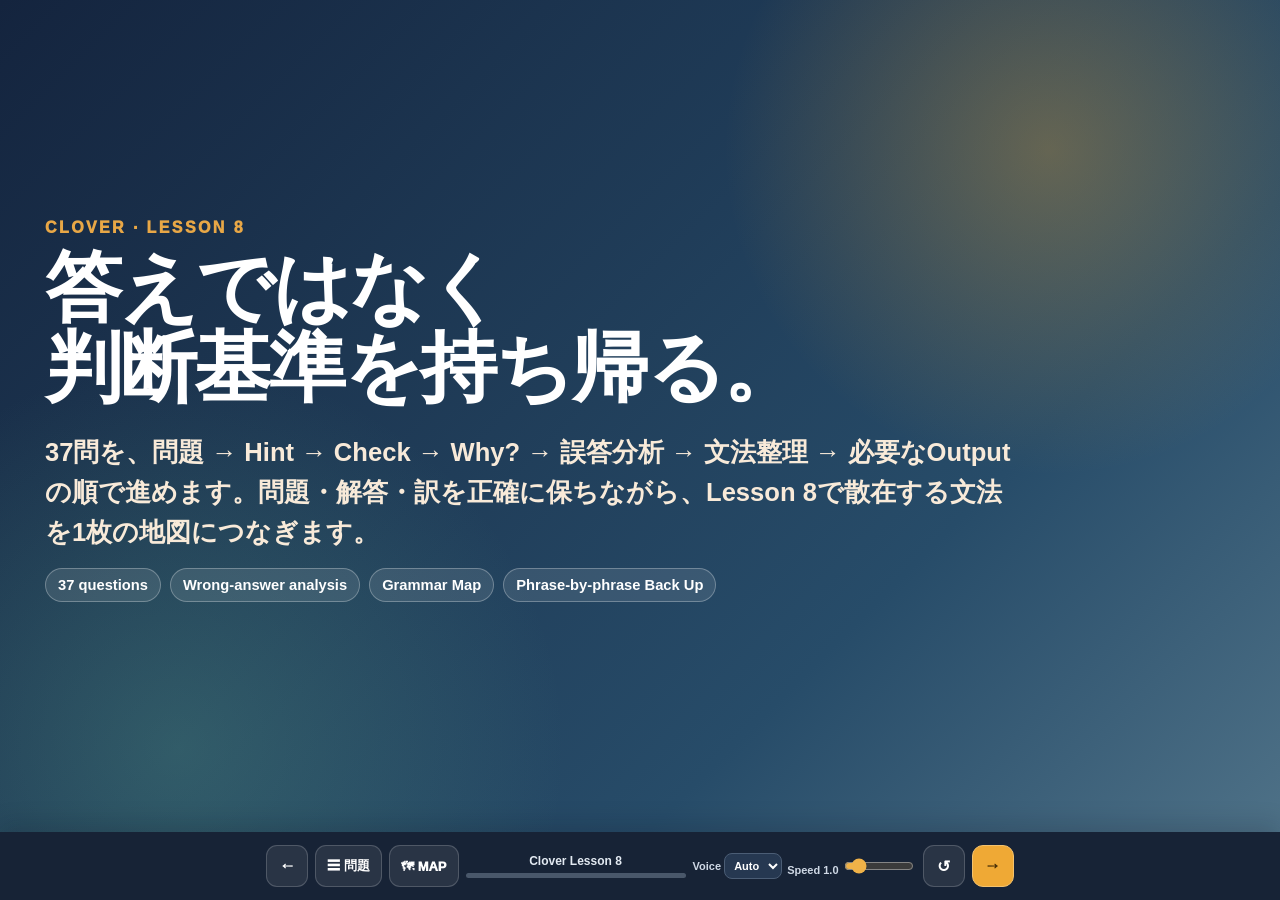
==== student-index.html @ 5e27c6d7 "Load Lesson 8 output defaults in student view" ====
<!doctype html>
<html lang="ja">
<head>
<meta charset="utf-8">
<meta name="viewport" content="width=device-width,initial-scale=1,viewport-fit=cover">
<meta name="theme-color" content="#162943">
<title>Clover Lesson 8</title>
<link rel="stylesheet" href="lesson8.css?v=20260901-3">
</head>
<body>
<div class="app-shell" id="app" tabindex="0">
  <main class="stage" id="stage" aria-live="polite"></main>
  <nav class="toolbar" aria-label="学習操作">
    <button class="tool-btn" id="prevBtn" type="button" aria-label="前へ">←</button>
    <button class="tool-btn text" id="menuBtn" type="button" aria-label="問題一覧">☰ <span>問題</span></button>
    <button class="tool-btn text" id="mapBtn" type="button" aria-label="文法地図">🗺 <span>MAP</span></button>
    <div class="progress" aria-label="進行状況"><div class="counter" id="counter"></div><div class="progressbar"><span id="progressBar"></span></div></div>
    <div class="voice">
      <label>Voice <select id="voiceMode"><option value="auto">Auto</option><option value="en-US">US</option><option value="en-GB">UK</option></select></label>
      <label>Speed <span id="rateValue">1.0</span> <input class="rate" id="rate" type="range" min="0.7" max="3" step="0.1" value="1.0"></label>
    </div>
    <button class="tool-btn" id="resetBtn" type="button" aria-label="この問題を最初から">↺</button>
    <button class="tool-btn primary" id="nextBtn" type="button" aria-label="次へ">→</button>
  </nav>
</div>
<div class="overlay" id="menuOverlay" hidden><section class="modal" role="dialog" aria-modal="true" aria-label="問題一覧"><header class="modal-head"><h2>Clover Lesson 8｜問題一覧</h2><button class="close-btn" id="menuClose" type="button">×</button></header><div class="modal-body" id="menuBody"></div></section></div>
<div class="overlay" id="mapOverlay" hidden><section class="modal" role="dialog" aria-modal="true" aria-label="高校英文法 Grammar Map"><header class="modal-head"><h2>高校英文法 Grammar Map｜Lesson 8</h2><button class="close-btn" id="mapClose" type="button">×</button></header><div class="modal-body" id="mapBody"></div></section></div>
<div class="toast" id="toast" hidden></div>
<script src="lesson-data.js?v=20260901-3"></script>
<script src="lesson8-output-defaults.js?v=20260901-3"></script>
<script src="lesson-references.js?v=20260901-3"></script>
<script src="lesson8-learning.js?v=20260901-3"></script>
<script src="lesson8-enhance.js?v=20260901-3"></script>
<script src="lesson8-projection-fix.js?v=20260901-3"></script>
</body>
</html>
---- lesson8.css ----
:root{
  --ink:#182338;--navy:#162943;--navy2:#244563;--paper:#fffdf8;--cream:#f5efe6;--line:#dfd7cb;
  --muted:#687487;--gold:#efa935;--green:#287653;--red:#b8453f;--blue:#36759d;--violet:#6650a4;
  --shadow:0 18px 48px rgba(29,37,50,.16);--toolbar-h:68px;
}
*{box-sizing:border-box}
html,body{margin:0;width:100%;height:100%;background:#dcd5cc;color:var(--ink);font-family:"Kiwi Maru","Noto Sans JP","Yu Gothic UI","Segoe UI",sans-serif}
body{overflow:hidden}
button,select,input{font:inherit}
button{touch-action:manipulation}
.app-shell{height:100dvh;width:100vw;display:grid;grid-template-rows:minmax(0,1fr) auto;background:#e4ddd4;overflow:hidden}
.stage{min-height:0;overflow:hidden;background:radial-gradient(circle at 92% 10%,rgba(239,169,53,.14),transparent 24%),radial-gradient(circle at 4% 92%,rgba(54,117,157,.11),transparent 27%),linear-gradient(135deg,#fffdf8,#f5efe7);position:relative}
.stage-scroll{height:100%;min-height:0;overflow:auto;overscroll-behavior:contain;padding:clamp(16px,2.2vw,34px) clamp(16px,3.4vw,54px) clamp(24px,3vw,42px);scrollbar-gutter:stable}
.stage-scroll::-webkit-scrollbar{width:10px}.stage-scroll::-webkit-scrollbar-thumb{background:#c5bdb3;border-radius:999px;border:2px solid transparent;background-clip:padding-box}
.stage-inner{width:min(1180px,100%);margin:0 auto;min-height:100%;display:flex;flex-direction:column;justify-content:flex-start}
.cover-stage{background:radial-gradient(circle at 82% 18%,rgba(239,169,53,.32),transparent 26%),radial-gradient(circle at 14% 90%,rgba(103,184,151,.25),transparent 29%),linear-gradient(135deg,#14243e,#274c69 70%,#4e7187);color:#fff}
.cover-stage .stage-inner{justify-content:center}
.eyebrow{font-weight:950;letter-spacing:.15em;text-transform:uppercase;color:#e8a746;font-size:clamp(13px,1.25vw,18px)}
h1,h2,h3,p{overflow-wrap:anywhere}
h1{font-family:Georgia,"Yu Mincho",serif;margin:.15em 0 .2em;font-size:clamp(40px,6vw,82px);line-height:1.05;letter-spacing:-.03em}.cover-stage h1{color:#fff}
.cover-lead{font-size:clamp(18px,2vw,29px);line-height:1.55;max-width:980px;color:#f8ead9;font-weight:750;margin:.5rem 0 1rem}
.cover-badges{display:flex;gap:9px;flex-wrap:wrap}.cover-badges span{border:1px solid rgba(255,255,255,.28);background:rgba(255,255,255,.1);padding:8px 12px;border-radius:999px;font-size:clamp(12px,1.15vw,16px);font-weight:850}
.topline{display:flex;align-items:center;gap:10px;flex-wrap:wrap;margin-bottom:10px}.qno,.section-pill,.focus-pill,.stage-pill{display:inline-flex;align-items:center;border-radius:999px;padding:6px 11px;font-size:clamp(12px,1.15vw,16px);font-weight:900}
.qno{color:#9a580b;background:#fff1d6;border:1px solid #efd099}.section-pill{color:#43526a;background:#eff2f6;border:1px solid #d6dde6}.focus-pill{color:#245b44;background:#e9f5ee;border:1px solid #c9e2d2}.stage-pill{margin-left:auto;color:#604f22;background:#fff8df;border:1px solid #eadca9}
.lesson-title{font-family:Georgia,"Yu Mincho",serif;color:var(--navy);font-size:clamp(26px,3.1vw,45px);line-height:1.15;margin:0 0 12px}
.question-card{background:var(--navy);color:#fff;border-radius:20px;padding:clamp(16px,2vw,26px) clamp(17px,2.5vw,32px);box-shadow:0 15px 34px rgba(22,41,67,.18);position:relative}
.question{font-family:"Segoe UI","Noto Sans",sans-serif;font-size:clamp(20px,2.25vw,32px);line-height:1.43;font-weight:800;margin:0;padding-right:56px;white-space:pre-line}
.sub-question-list{display:grid;gap:8px;margin-top:10px}.sub-question{padding:9px 12px;border-radius:11px;background:rgba(255,255,255,.09);font-size:clamp(16px,1.65vw,23px);line-height:1.4;font-weight:750}
.choice-grid{display:grid;grid-template-columns:repeat(2,minmax(0,1fr));gap:9px 11px;margin-top:14px}.choice{padding:9px 12px;border:1px solid rgba(255,255,255,.24);border-radius:12px;background:rgba(255,255,255,.08);font-size:clamp(14px,1.45vw,20px);font-weight:780;line-height:1.35}.choice.correct{background:rgba(69,174,112,.26);border-color:#8bd0a8}
.audio-btn{position:absolute;right:15px;top:15px;width:44px;height:44px;border-radius:50%;border:1px solid rgba(255,255,255,.28);background:rgba(255,255,255,.1);color:#fff;font-weight:900;cursor:pointer}
.panel{margin-top:14px;background:rgba(255,255,255,.93);border:1px solid var(--line);border-radius:20px;padding:clamp(15px,2vw,24px);box-shadow:0 10px 28px rgba(83,65,41,.07)}
.panel-label{display:flex;align-items:center;gap:7px;font-size:clamp(13px,1.25vw,18px);font-weight:950;letter-spacing:.04em;margin-bottom:8px}.label-hint{color:#7b5b12}.label-check{color:#9a5b00}.label-why{color:var(--green)}.label-wrong{color:var(--red)}.label-meaning{color:var(--blue)}.label-grammar{color:#46588a}.label-output{color:var(--violet)}
.big-answer{font-size:clamp(25px,3vw,42px);font-weight:950;line-height:1.25;color:var(--navy);margin:0 0 8px;white-space:pre-line}
.completed{font-family:"Segoe UI","Noto Sans",sans-serif;font-size:clamp(17px,1.8vw,25px);line-height:1.45;font-weight:780;color:#253851;border-left:6px solid var(--blue);background:#f3f7fb;padding:11px 14px;border-radius:12px;white-space:pre-line}
.explain-list{display:grid;gap:9px;margin:0;padding:0;list-style:none}.explain-list li{position:relative;padding-left:1.2em;font-size:clamp(15px,1.52vw,21px);line-height:1.5}.explain-list li::before{content:'●';position:absolute;left:0;top:.18em;color:#9cadb8;font-size:.68em}
.decision{margin-top:12px;padding:10px 13px;border-radius:12px;background:#ecf6ef;border:1px solid #cbe0d1;font-size:clamp(14px,1.35vw,19px);line-height:1.45;font-weight:820}.decision b{color:#216445}
.wrong-grid{display:grid;grid-template-columns:repeat(2,minmax(0,1fr));gap:9px}.wrong-item{border:1px solid #ebcbc5;background:#fff2ef;border-radius:13px;padding:10px 12px;font-size:clamp(14px,1.35vw,19px);line-height:1.42;font-weight:700}
.translation{font-family:Georgia,"Yu Mincho",serif;font-size:clamp(21px,2.4vw,34px);line-height:1.6;font-weight:800;color:#253952;margin:0}
.grammar-card{display:grid;grid-template-columns:minmax(180px,.8fr) minmax(0,2.2fr);gap:16px;align-items:start}.grammar-card h3{margin:0;color:#263a62;font-size:clamp(18px,1.8vw,25px);line-height:1.25}.grammar-rules{margin:0;padding-left:1.25em}.grammar-rules li{font-size:clamp(14px,1.35vw,19px);line-height:1.45;margin-bottom:7px}.grammar-check{margin-top:9px;border-top:1px dashed #ced3df;padding-top:9px;font-weight:850;color:#43516d;font-size:clamp(13px,1.25vw,18px)}
.backup-wrap{display:grid;gap:12px}.backup-jp{font-family:Georgia,"Yu Mincho",serif;font-size:clamp(20px,2.25vw,33px);line-height:1.55;font-weight:820;color:#273c58;background:#f7f2ff;border:1px solid #ded4f3;border-radius:14px;padding:12px 15px}.phrase-line{display:flex;gap:8px;flex-wrap:wrap;align-items:stretch}.phrase{min-height:56px;display:flex;align-items:center;justify-content:center;padding:10px 14px;border-radius:12px;border:1px solid #c9c1dd;background:#fff;color:#2a3650;font-family:"Segoe UI","Noto Sans",sans-serif;font-size:clamp(17px,1.8vw,25px);font-weight:850;line-height:1.25;transition:opacity .15s,transform .15s}.phrase.hidden-phrase{background:#2f3340;color:#2f3340;position:relative;user-select:none}.phrase.hidden-phrase::after{content:'████████';position:absolute;color:#f4eefc;letter-spacing:.03em;font-size:.85em}.backup-only-jp .phrase-line{display:none}.backup-status{display:flex;justify-content:space-between;gap:12px;align-items:center;font-size:clamp(12px,1.15vw,16px);font-weight:850;color:#665e79}.mini-btn{border:1px solid #c8c0da;background:#fff;color:#473a69;border-radius:999px;padding:7px 11px;font-weight:900;cursor:pointer}
.hint-box{border-left:7px solid var(--gold);background:#fffbeb;border-radius:12px;padding:13px 15px;font-size:clamp(18px,1.9vw,27px);line-height:1.48;font-weight:780;color:#3e3a2b}
.map-head{display:flex;align-items:end;justify-content:space-between;gap:14px;flex-wrap:wrap}.map-head h2{font-family:Georgia,"Yu Mincho",serif;color:var(--navy);font-size:clamp(30px,4vw,54px);margin:0}.map-head p{margin:0;color:#526176;font-size:clamp(14px,1.3vw,18px);font-weight:750}
.map-grid{display:grid;grid-template-columns:repeat(3,minmax(0,1fr));gap:9px;margin-top:14px}.map-node{border:1px solid #d6d9dd;background:rgba(255,255,255,.72);border-radius:13px;padding:10px 11px;min-width:0}.map-node.active{background:#fff7e7;border-color:#e9ca90;box-shadow:inset 4px 0 0 var(--gold)}.map-no{font-size:11px;font-weight:950;color:#8d96a4}.map-name{font-size:clamp(14px,1.35vw,19px);font-weight:950;color:#243953;line-height:1.2}.map-axis{font-size:clamp(11px,1.05vw,14px);color:#657287;line-height:1.35;margin-top:4px}.map-qs{font-size:11px;color:#8a6320;margin-top:5px;font-weight:850}.lesson-core{display:grid;grid-template-columns:repeat(3,minmax(0,1fr));gap:10px;margin-top:14px}.core-card{border:1px solid var(--line);background:#fff;border-radius:14px;padding:12px}.core-card b{display:block;color:#243a55;font-size:clamp(15px,1.45vw,20px);margin-bottom:5px}.core-card p{margin:0;color:#566377;font-size:clamp(13px,1.2vw,17px);line-height:1.43}.core-ex{margin-top:8px;font-family:monospace;font-size:12px;color:#4c5f78;line-height:1.45}
.final-grid{display:grid;grid-template-columns:repeat(2,minmax(0,1fr));gap:10px}.final-card{border:1px solid var(--line);background:#fff;border-radius:14px;padding:12px}.final-q{font-size:clamp(15px,1.4vw,20px);font-weight:900;color:#263a55}.final-a{font-size:clamp(18px,1.8vw,25px);font-weight:950;color:#286c4e;margin:7px 0}.final-why{font-size:clamp(13px,1.2vw,17px);line-height:1.4;color:#596679}
.toolbar{min-height:var(--toolbar-h);background:rgba(20,32,52,.98);color:#fff;display:flex;align-items:center;justify-content:center;gap:7px;padding:8px max(8px,env(safe-area-inset-right)) max(8px,env(safe-area-inset-bottom)) max(8px,env(safe-area-inset-left));box-shadow:0 -7px 24px rgba(12,18,28,.18);z-index:20}
.tool-btn{border:1px solid rgba(255,255,255,.18);background:rgba(255,255,255,.08);color:#fff;border-radius:11px;min-width:42px;height:42px;padding:0 11px;font-weight:950;cursor:pointer}.tool-btn.primary{background:var(--gold);border-color:#f4c26d;color:#4a3108}.tool-btn.text{font-size:13px}.progress{min-width:150px;max-width:260px;flex:0 1 220px;text-align:center}.counter{font-size:12px;font-weight:900;color:#e3eaf2;line-height:1.2}.progressbar{height:5px;background:#49576a;border-radius:99px;overflow:hidden;margin-top:5px}.progressbar span{display:block;height:100%;background:#f0b248;transition:width .15s}
.voice{display:flex;gap:5px;align-items:center;color:#cfd8e5;font-size:11px;font-weight:850}.voice select{background:#263851;color:#fff;border:1px solid #4b5d75;border-radius:8px;padding:5px}.rate{width:70px;accent-color:#f0b248}
.overlay{position:fixed;inset:0;z-index:60;background:rgba(13,19,29,.62);display:grid;place-items:center;padding:16px}.overlay[hidden]{display:none}.modal{width:min(1060px,96vw);max-height:88dvh;display:grid;grid-template-rows:auto minmax(0,1fr);background:#fffdf8;border-radius:18px;box-shadow:0 26px 78px rgba(0,0,0,.34);overflow:hidden}.modal-head{display:flex;align-items:center;justify-content:space-between;gap:10px;background:var(--navy);color:#fff;padding:12px 15px}.modal-head h2{font-size:18px;margin:0}.close-btn{border:1px solid rgba(255,255,255,.2);background:rgba(255,255,255,.08);color:#fff;border-radius:9px;width:38px;height:38px;font-weight:950;cursor:pointer}.modal-body{min-height:0;overflow:auto;padding:13px}.jump-grid{display:grid;grid-template-columns:repeat(4,minmax(0,1fr));gap:8px}.jump-btn{border:1px solid var(--line);background:#fff;border-radius:11px;padding:9px 10px;text-align:left;color:#263951;cursor:pointer;min-width:0}.jump-btn b{display:block}.jump-btn small{display:block;color:#7a8493;margin-top:3px;white-space:nowrap;overflow:hidden;text-overflow:ellipsis}
.toast{position:fixed;left:50%;top:12px;transform:translateX(-50%);z-index:90;background:#15243a;color:#fff;border-radius:999px;padding:9px 14px;box-shadow:0 10px 28px rgba(0,0,0,.25);font-size:12px;font-weight:850}.toast[hidden]{display:none}
@media(max-width:950px){.voice{display:none}.map-grid{grid-template-columns:repeat(2,minmax(0,1fr))}.jump-grid{grid-template-columns:repeat(3,minmax(0,1fr))}.grammar-card{grid-template-columns:1fr}.lesson-core{grid-template-columns:1fr 1fr}.stage-pill{margin-left:0}.wrong-grid{grid-template-columns:1fr}}
@media(max-width:650px){:root{--toolbar-h:62px}.stage-scroll{padding:13px 12px 20px}.choice-grid,.map-grid,.final-grid,.lesson-core{grid-template-columns:1fr}.jump-grid{grid-template-columns:repeat(2,minmax(0,1fr))}.question{padding-right:46px;font-size:clamp(19px,5vw,25px)}.audio-btn{width:38px;height:38px;right:10px;top:10px}.toolbar{gap:4px;justify-content:space-between}.tool-btn{min-width:38px;height:40px;padding:0 8px}.tool-btn.text span{display:none}.progress{min-width:90px;flex:1}.topline{gap:6px}.qno,.section-pill,.focus-pill,.stage-pill{padding:5px 8px}.phrase{min-height:48px}.cover-lead{font-size:18px}}
@media(max-height:650px) and (min-width:651px){.stage-scroll{padding-top:13px;padding-bottom:16px}.lesson-title{font-size:28px;margin-bottom:8px}.question{font-size:21px}.question-card{padding:13px 18px}.panel{margin-top:10px;padding:13px 16px}.wrong-item,.explain-list li,.grammar-rules li{font-size:14px}.toolbar{min-height:56px}.tool-btn{height:38px}.translation{font-size:22px}.big-answer{font-size:27px}}
@media(prefers-reduced-motion:reduce){*{scroll-behavior:auto!important;transition:none!important}}
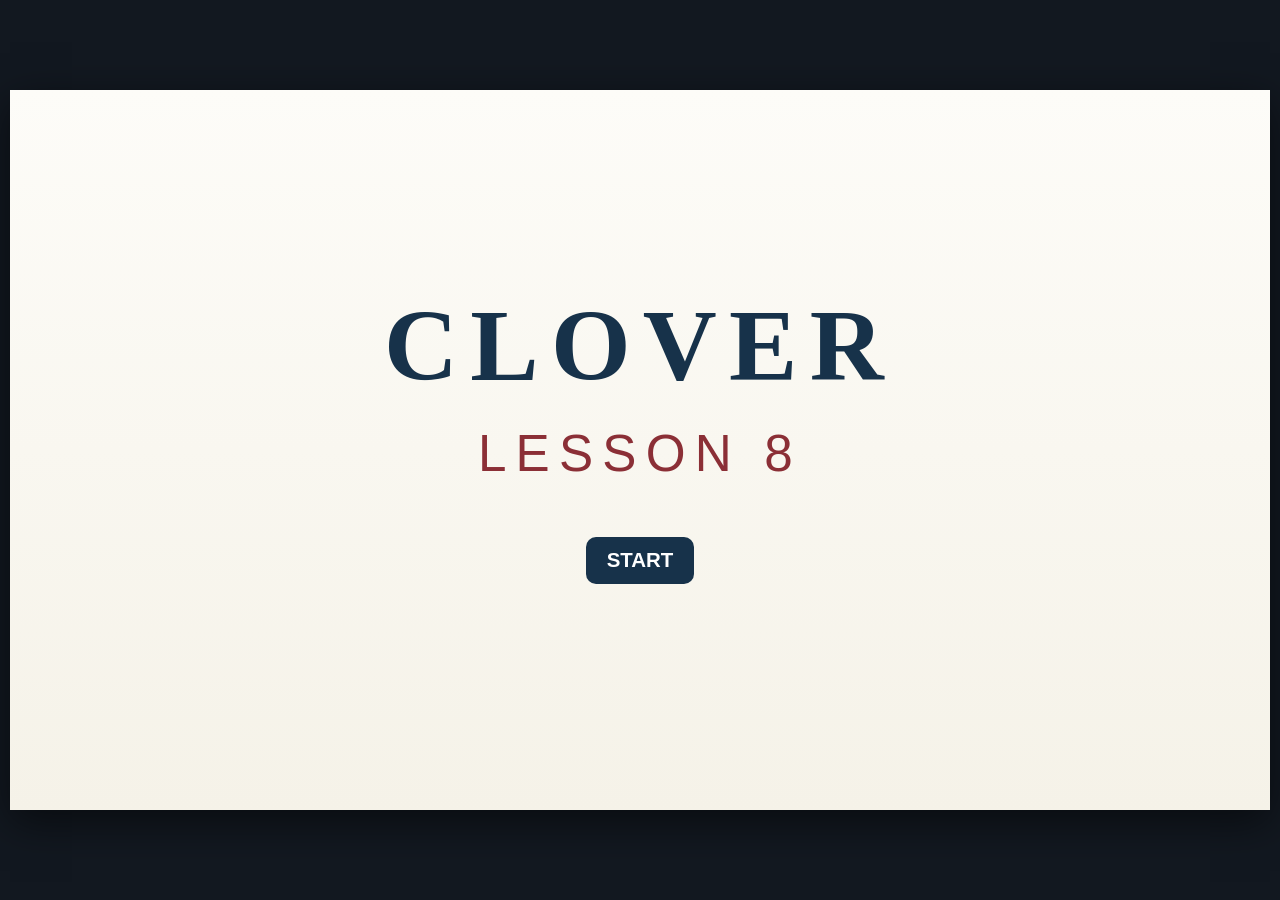
==== commit 171f4a95: "Replace Clover Lesson 8 with project-compliant review build" ====
--- a/student-index.html
+++ b/student-index.html
@@ -1,36 +1 @@
-<!doctype html>
-<html lang="ja">
-<head>
-<meta charset="utf-8">
-<meta name="viewport" content="width=device-width,initial-scale=1,viewport-fit=cover">
-<meta name="theme-color" content="#162943">
-<title>Clover Lesson 8</title>
-<link rel="stylesheet" href="lesson8.css?v=20260901-3">
-</head>
-<body>
-<div class="app-shell" id="app" tabindex="0">
-  <main class="stage" id="stage" aria-live="polite"></main>
-  <nav class="toolbar" aria-label="学習操作">
-    <button class="tool-btn" id="prevBtn" type="button" aria-label="前へ">←</button>
-    <button class="tool-btn text" id="menuBtn" type="button" aria-label="問題一覧">☰ <span>問題</span></button>
-    <button class="tool-btn text" id="mapBtn" type="button" aria-label="文法地図">🗺 <span>MAP</span></button>
-    <div class="progress" aria-label="進行状況"><div class="counter" id="counter"></div><div class="progressbar"><span id="progressBar"></span></div></div>
-    <div class="voice">
-      <label>Voice <select id="voiceMode"><option value="auto">Auto</option><option value="en-US">US</option><option value="en-GB">UK</option></select></label>
-      <label>Speed <span id="rateValue">1.0</span> <input class="rate" id="rate" type="range" min="0.7" max="3" step="0.1" value="1.0"></label>
-    </div>
-    <button class="tool-btn" id="resetBtn" type="button" aria-label="この問題を最初から">↺</button>
-    <button class="tool-btn primary" id="nextBtn" type="button" aria-label="次へ">→</button>
-  </nav>
-</div>
-<div class="overlay" id="menuOverlay" hidden><section class="modal" role="dialog" aria-modal="true" aria-label="問題一覧"><header class="modal-head"><h2>Clover Lesson 8｜問題一覧</h2><button class="close-btn" id="menuClose" type="button">×</button></header><div class="modal-body" id="menuBody"></div></section></div>
-<div class="overlay" id="mapOverlay" hidden><section class="modal" role="dialog" aria-modal="true" aria-label="高校英文法 Grammar Map"><header class="modal-head"><h2>高校英文法 Grammar Map｜Lesson 8</h2><button class="close-btn" id="mapClose" type="button">×</button></header><div class="modal-body" id="mapBody"></div></section></div>
-<div class="toast" id="toast" hidden></div>
-<script src="lesson-data.js?v=20260901-3"></script>
-<script src="lesson8-output-defaults.js?v=20260901-3"></script>
-<script src="lesson-references.js?v=20260901-3"></script>
-<script src="lesson8-learning.js?v=20260901-3"></script>
-<script src="lesson8-enhance.js?v=20260901-3"></script>
-<script src="lesson8-projection-fix.js?v=20260901-3"></script>
-</body>
-</html>
+<!doctype html><html lang="ja"><head><meta charset="utf-8"><meta name="viewport" content="width=device-width,initial-scale=1"><title>Clover Lesson 8</title><link rel="stylesheet" href="lesson08.css"></head><body data-teacher="0"><div id="app"></div><script src="lesson-data.js"></script><script src="lesson8-output-defaults.js"></script><script src="lesson-data-adapter.js"></script><script src="lesson08-learning.js"></script><script src="lesson08-enhance.js"></script></body></html>
--- a/lesson08.css
+++ b/lesson08.css
@@ -0,0 +1,14 @@
+
+:root{--ink:#17324a;--accent:#8b2f36;--paper:#fbfaf6;--soft:#edf2f5;--gold:#b08a47;--green:#406b5a;--danger:#9b3c32}
+*{box-sizing:border-box}html,body{margin:0;width:100%;height:100%;background:#121820;color:#17202a;font-family:-apple-system,BlinkMacSystemFont,"Segoe UI","Yu Gothic",Meiryo,sans-serif;overflow:hidden}
+#app{height:100vh;display:grid;place-items:center;padding:10px}.slide{position:relative;width:min(100%,177.78vh);height:min(100%,56.25vw);aspect-ratio:16/9;background:var(--paper);padding:5.4vh 6.2vw 7.8vh;overflow:hidden;box-shadow:0 12px 40px #0008}
+.cover{display:grid;place-items:center;background:linear-gradient(180deg,#fdfcf8,#f5f2e8)}.cover-inner{text-align:center}.clovermark{font:700 clamp(64px,8vw,150px)/1 Georgia,serif;letter-spacing:.12em;color:var(--ink)}.lessonno{font-size:clamp(38px,4vw,74px);letter-spacing:.18em;margin:3vh 0 6vh;color:var(--accent)}
+button{border:0;background:var(--ink);color:white;border-radius:10px;padding:1.25vh 1.6vw;font-size:clamp(17px,1.6vw,30px);font-weight:700;cursor:pointer}button.ghost{background:transparent;color:var(--ink);border:2px solid #9ca9b4}.eyebrow,.stage-title,.cover-kicker{font-weight:800;letter-spacing:.14em;color:var(--accent);font-size:clamp(17px,1.4vw,25px)}
+.problem-text,.complete{font-family:Georgia,"Times New Roman",serif;font-size:clamp(31px,3.15vw,58px);line-height:1.34;color:#14212b;margin-top:4vh;white-space:normal}.complete{font-size:clamp(30px,2.9vw,54px);padding-right:3vw}.options{display:grid;grid-template-columns:1fr 1fr;gap:1.2vh 2vw;margin-top:3vh;font-size:clamp(20px,1.8vw,32px)}.options div{padding:.6vh 0;border-bottom:1px solid #d9d7ce}
+.audio{position:absolute;right:6.2vw;top:5vh;background:transparent;color:var(--ink);font-size:clamp(14px,1.25vw,22px);padding:.5vh .5vw}.hint{margin-top:3vh;padding:2.5vh 2.8vw;border-left:8px solid var(--gold);background:#f7f1df}.hint-en{font-size:clamp(25px,2.25vw,42px);line-height:1.45}.hintdots{display:flex;gap:.8vw;margin-top:2vh}.hintdots button{padding:.5vh .8vw;background:#c4cbd0;color:#233}.hintdots .on{background:var(--accent);color:white}
+.path{display:flex;align-items:center;gap:1vw;flex-wrap:wrap;margin:3vh 0 2vh}.path span{padding:.8vh 1vw;border:2px solid #9cb0bc;border-radius:999px;font-size:clamp(18px,1.55vw,28px);background:white}.path b{font-size:2vw;color:var(--gold)}.explain,.watch,.meaning{font-size:clamp(23px,2.1vw,40px);line-height:1.52;margin-top:3vh;max-width:94%}.watch{border-left:8px solid var(--danger);padding:2vh 2vw;background:#fff0ec}.meaning{font-family:"Yu Gothic",Meiryo,sans-serif;border-top:2px solid #d5d1c5;padding-top:3vh;color:#3c4650}.answer-mark{position:absolute;right:7vw;top:18vh;font-size:8vw;color:#6e8e7d;opacity:.18}
+.navline{position:absolute;left:6.2vw;right:6.2vw;bottom:2.7vh;display:flex;align-items:center;justify-content:space-between}.counter{font-size:clamp(14px,1.25vw,21px);color:#61717d;font-weight:700}
+.say{font-size:clamp(30px,3vw,52px);font-weight:900;letter-spacing:.1em;color:var(--accent)}.say small{font-size:.45em;display:block;color:#59656d;letter-spacing:.06em;margin-top:.5vh}.cue{font-size:clamp(26px,2.5vw,44px);margin:4vh 0 4vh;padding-bottom:2vh;border-bottom:2px solid #d8d2c6}.chunks{display:grid;gap:2.2vh}.chunk{font-family:Georgia,serif;font-size:clamp(30px,3vw,56px);line-height:1.05;min-height:1.2em}.chunk.hidden{font-family:monospace;letter-spacing:.08em;color:#60707c}.backup-actions{position:absolute;right:6.2vw;bottom:9vh}
+.map-slide{padding-top:4vh}.map-head{display:flex;align-items:end;justify-content:space-between}.map-head h1{font:700 clamp(37px,4vw,70px)/1 Georgia,serif;margin:1vh 0;color:var(--ink)}.map-count{font-size:clamp(16px,1.4vw,25px);color:#65747d}.map-grid{display:grid;grid-template-columns:repeat(5,1fr);gap:1.2vw;margin-top:3vh;height:58vh}.map-grid section{min-width:0}.map-grid h2{font-size:clamp(21px,1.9vw,34px);color:var(--accent);border-bottom:3px solid var(--accent);margin:0 0 1vh;padding-bottom:.5vh}.map-grid button{display:flex;align-items:center;gap:.6vw;width:100%;text-align:left;background:transparent;color:#21313c;border-bottom:1px solid #ddd;border-radius:0;padding:.65vh .2vw;font-size:clamp(12px,1.15vw,20px)}.map-grid button b{width:3.4em;color:var(--ink)}.map-grid button span{white-space:nowrap;overflow:hidden;text-overflow:ellipsis;font-weight:500}.map-concepts{position:absolute;right:6.2vw;bottom:2.7vh;display:flex;gap:1vw}.concept-grid{display:grid;grid-template-columns:1fr 1fr;gap:2vh 2vw;margin-top:3vh}.concept-grid details{border:2px solid #c6cfd4;border-radius:14px;background:#fff;overflow:hidden}.concept-grid summary{font-size:clamp(23px,2.1vw,38px);font-weight:800;padding:2vh 2vw;cursor:pointer;color:var(--ink)}.concept-grid details div{font-size:clamp(18px,1.55vw,29px);padding:1vh 2vw;border-top:1px solid #e2e5e6}
+.teacher-dock{position:fixed;right:14px;top:14px;width:260px;background:#182733ee;color:white;border-radius:12px;z-index:99;box-shadow:0 8px 28px #0007;font-size:14px}.dock-top{display:flex;justify-content:space-between;align-items:center;padding:10px 12px}.dock-top button{padding:2px 8px;font-size:18px;background:#ffffff1a}.dock-body{padding:0 10px 10px}.dock-icons{display:grid;grid-template-columns:1fr 1fr;gap:5px}.dock-icons button,.dock-body>button{font-size:12px;padding:7px;background:#ffffff17;text-align:left}.dock-body textarea{width:100%;height:50px;margin-top:8px;border-radius:7px;padding:6px}.teacher-dock.min .dock-body{display:none}
+@media(max-height:700px){.slide{padding-top:4vh;padding-bottom:8vh}.problem-text,.complete{margin-top:2.5vh}.options{margin-top:2vh}.explain,.watch,.meaning{margin-top:2vh;line-height:1.36}.cue{margin:2.5vh 0}.chunks{gap:1.4vh}.backup-actions{bottom:8.5vh}.map-grid{height:54vh}}
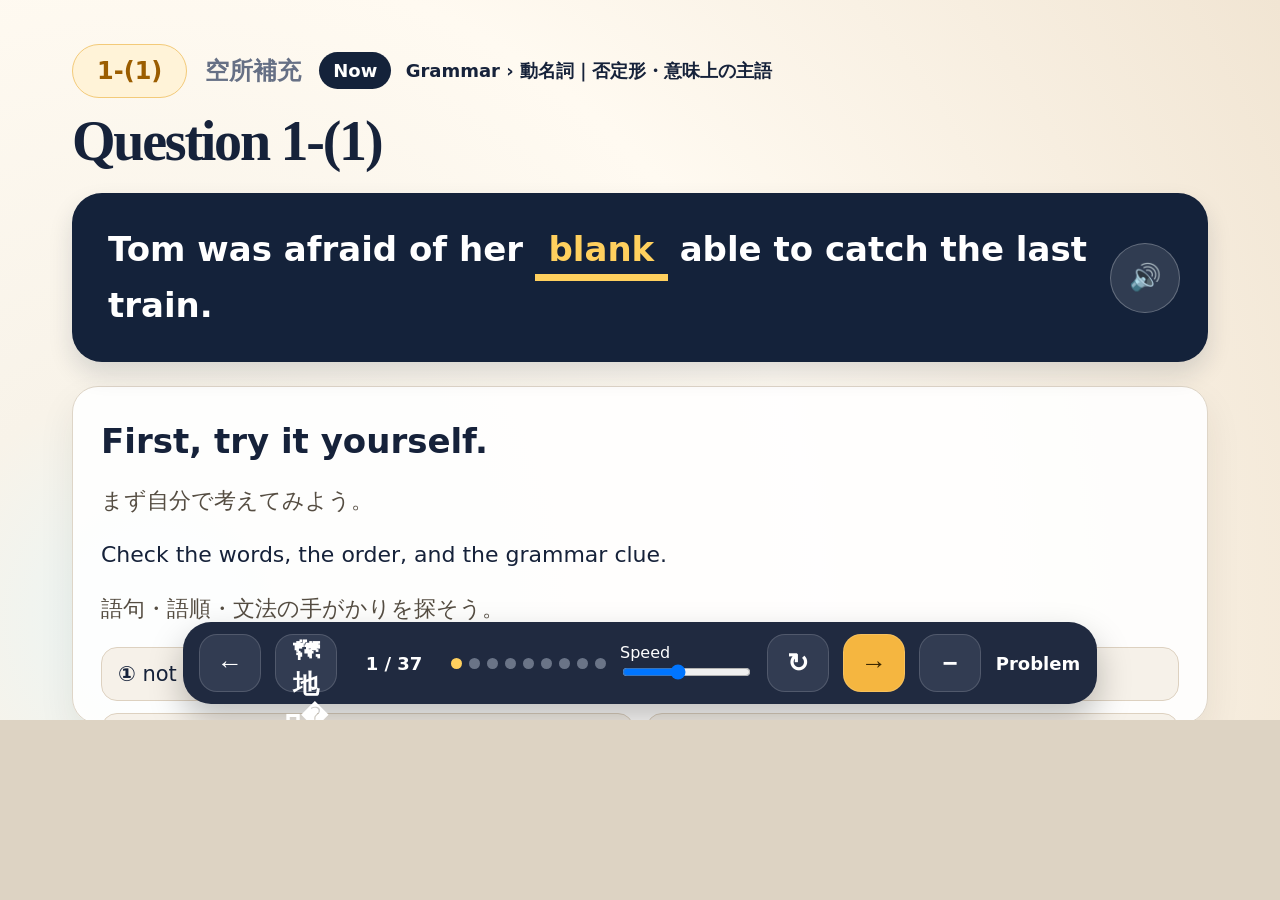
==== commit f3d0b5b4: "Rebuild Clover Lesson 8 in Lesson 10 classroom style" ====
--- a/student-index.html
+++ b/student-index.html
@@ -1 +1,31 @@
-<!doctype html><html lang="ja"><head><meta charset="utf-8"><meta name="viewport" content="width=device-width,initial-scale=1"><title>Clover Lesson 8</title><link rel="stylesheet" href="lesson08.css"></head><body data-teacher="0"><div id="app"></div><script src="lesson-data.js"></script><script src="lesson8-output-defaults.js"></script><script src="lesson-data-adapter.js"></script><script src="lesson08-learning.js"></script><script src="lesson08-enhance.js"></script></body></html>+<!doctype html>
+<html lang="ja" data-mode="student">
+<head>
+<meta charset="utf-8">
+<meta name="viewport" content="width=device-width,initial-scale=1">
+<title>Clover Lesson 8 Student</title>
+<link rel="stylesheet" href="styles.css">
+</head>
+<body>
+<main class="stage">
+  <section id="slide"></section>
+  <aside id="teacher" class="teacher"></aside>
+  <nav id="nav" class="nav">
+    <button id="prev">←</button>
+    <button id="mapBtn" class="hideable">🗺 地ߛ�</button>
+    <div class="hideable count" id="count">1 / 37</div>
+    <div class="hideable dots" id="dots"></div>
+    <label class="hideable small">Speed <input id="speed" type="range" min="0.7" max="1.4" step="0.1" value="1"></label>
+    <button id="resetBtn" class="hideable">↻</button>
+    <button id="next" class="next">→</button>
+    <button id="navMin">−</button>
+    <span class="hideable count" id="stageName">Problem</span>
+  </nav>
+  <div id="modalroot"></div>
+</main>
+<script src="lesson-data.js"></script>
+<script src="data.js"></script>
+<script src="references.js"></script>
+<script src="app.js"></script>
+</body>
+</html>
--- a/styles.css
+++ b/styles.css
@@ -0,0 +1,10 @@
+
+:root{--navy:#14223a;--ink:#16223a;--paper:#fffaf0;--gold:#f5b640;--muted:#667085;--line:#ded5c7}
+*{box-sizing:border-box}body{margin:0;background:#ddd3c3;color:var(--ink);font-family:"Hiragino Sans","Yu Gothic",system-ui,sans-serif}
+.stage{width:min(1440px,100vw);height:calc(min(1440px,100vw)*9/16);min-height:720px;max-height:100vh;margin:0 auto;background:radial-gradient(circle at 12% 86%,#e9f5f6 0,#f8f3e9 18%,#fffaf1 52%,#f1e5d3 100%);position:relative;overflow:hidden;padding:44px 72px 112px}
+h1{font-family:Georgia,"Times New Roman",serif;font-size:56px;line-height:.98;margin:16px 0 24px;letter-spacing:-.04em}h2{font-size:34px;line-height:1.22;margin:8px 0 12px}.jp{font-size:22px;line-height:1.45;color:#554d42}.topline{display:flex;align-items:center;gap:18px;flex-wrap:wrap}.pill{display:inline-flex;align-items:center;justify-content:center;background:#fff3d8;border:1px solid #f3ca79;color:#9b5d00;font-weight:900;border-radius:999px;padding:12px 24px;font-size:24px}.section{font-size:24px;font-weight:900;color:#667085}.path{font-size:18px;font-weight:800}.path b{background:var(--navy);color:#fff;border-radius:999px;padding:8px 14px;margin-right:8px}
+.question-card{background:var(--navy);color:white;border-radius:30px;padding:32px 86px 32px 36px;position:relative;box-shadow:0 12px 24px rgba(20,34,58,.14);margin-bottom:24px}.qtext{font-size:34px;line-height:1.45;font-weight:850}.audio{position:absolute;right:28px;top:50%;transform:translateY(-50%);width:70px;height:70px;border-radius:50%;border:1px solid rgba(255,255,255,.25);background:rgba(255,255,255,.12);color:white;font-size:26px}.blank{display:inline-block;border-bottom:7px solid #ffd05e;color:#ffd05e;font-weight:900;padding:0 .4em}.choice-mark{background:#ffd05e;color:#14223a;border-radius:10px;padding:1px 5px;margin:0 2px;font-weight:900}
+.panel{background:rgba(255,255,255,.9);border:1px solid var(--line);border-radius:26px;padding:26px 28px;box-shadow:0 16px 36px rgba(45,35,18,.08);max-height:338px;overflow:hidden}.panel p{font-size:22px;line-height:1.45}.label{color:#986006;font-weight:900;letter-spacing:.02em;margin:0 0 10px!important}.hint{border-color:#f2cc7c}.check h2{font-family:"Hiragino Sans","Yu Gothic",system-ui,sans-serif;font-size:38px}.answerline{font-size:28px;font-weight:850;background:#eef3f8;border-left:8px solid #3b87bd;border-radius:14px;padding:18px 22px;line-height:1.35;margin:12px 0}.options{display:grid;grid-template-columns:repeat(2,1fr);gap:12px;margin-top:14px}.opt{background:#f6f1e9;border:1px solid #ddd1c0;border-radius:16px;padding:14px 16px;font-size:21px}.opt.correct{background:#e8f6ed;border-color:#70bf87}.tokens{display:flex;flex-wrap:wrap;gap:10px;margin-top:12px}.tokens span{background:#fff;border:1px solid #d9cfbe;border-radius:999px;padding:10px 16px;font-size:21px;font-weight:800}.diagram{display:flex;align-items:center;gap:18px;background:#f7f9fc;border:1px solid #d8e3ef;border-radius:18px;padding:18px 22px;margin:8px 0 14px;font-size:22px}.diagram b{color:#a46200}.jpbox{background:#f3edfb;border:1px solid #d7c7f2;border-radius:18px;padding:18px 24px;font-family:"Yu Mincho",serif;font-size:30px;line-height:1.45;margin:12px 0}.chunks{display:flex;flex-wrap:wrap;gap:10px;background:#f8fafc;border:1px solid #d5dde8;border-radius:18px;padding:16px;margin-top:14px}.chunks span{font-size:28px;font-weight:900;border-bottom:5px solid #e5a72f;padding:4px 8px}.chunks span.hidden{background:#17233c;color:#17233c;border-radius:10px;border-bottom-color:#17233c}.saybuttons button{border:0;border-radius:999px;background:#17233c;color:white;font-size:18px;font-weight:900;padding:12px 18px;margin:12px 8px 0 0}
+.nav{position:absolute;left:50%;bottom:16px;transform:translateX(-50%);height:82px;background:#202a40;color:white;border-radius:28px;padding:12px 16px;display:flex;align-items:center;gap:14px;box-shadow:0 16px 34px rgba(0,0,0,.25);z-index:20}.nav.min{height:56px}.nav.min .hideable{display:none}.nav button{height:58px;min-width:62px;border:1px solid rgba(255,255,255,.15);border-radius:18px;background:#323c52;color:white;font-size:26px;font-weight:900}.nav .next{background:var(--gold);color:#3c2800}.count{font-size:18px;font-weight:900;min-width:86px;text-align:center}.dots{display:flex;gap:7px}.dots span{width:11px;height:11px;border-radius:50%;background:#6a7487}.dots .on{background:#ffd05e}.teacher{position:absolute;right:22px;top:10px;background:#17233c;color:white;border-radius:22px;padding:16px 18px;z-index:30;box-shadow:0 12px 30px rgba(0,0,0,.18);font-weight:900}.teacher button{background:#f5b640;border:0;border-radius:12px;padding:10px 13px;margin-left:8px;font-weight:900}.teacher.open{width:420px}.teacher.open p{font-size:15px;color:#d6deec}.teacher-head{display:flex;justify-content:space-between}.logtypes{display:flex;flex-wrap:wrap;gap:8px;margin:10px 0}.logtypes button{margin:0;background:#344057;color:white;border:1px solid rgba(255,255,255,.14)}
+.modal{position:absolute;inset:0;background:rgba(20,34,58,.55);z-index:50;display:grid;place-items:center}.modalbox{width:min(1120px,86vw);max-height:86%;overflow:auto;background:#fffaf1;border-radius:28px;padding:34px}.modalbox h2{font-family:Georgia,serif;font-size:44px}.x{float:right;border:0;background:#17233c;color:white;border-radius:50%;width:48px;height:48px;font-size:28px}.mapgrid{display:grid;grid-template-columns:repeat(5,1fr);gap:14px}.mapgrid section{background:#f7f1e7;border:1px solid #dfd3c1;border-radius:18px;padding:18px}.mapgrid h3{font-size:25px;margin:0}.mapgrid li{font-size:17px;margin:8px 0}.final{padding-top:64px}.final h1{font-size:72px}.final h2{font-family:"Hiragino Sans","Yu Gothic",sans-serif;font-size:30px}.kicker{font-weight:900;color:#ca7d10;letter-spacing:.18em}.finalgrid{display:grid;grid-template-columns:repeat(2,1fr);gap:14px;margin-top:24px}.finalgrid div{background:#fff;border:1px solid #ded5c7;border-radius:18px;padding:18px}.finalgrid span{display:block;font-size:22px}.finalgrid b{font-size:28px;color:#17233c}
+@media(max-width:900px){.stage{height:100vh;min-height:0;padding:28px 24px 100px}h1{font-size:42px}.qtext{font-size:25px}.panel{max-height:45vh}.mapgrid{grid-template-columns:1fr}.teacher.open{width:320px}.nav{width:94%;gap:8px}.hideable.small{display:none}}
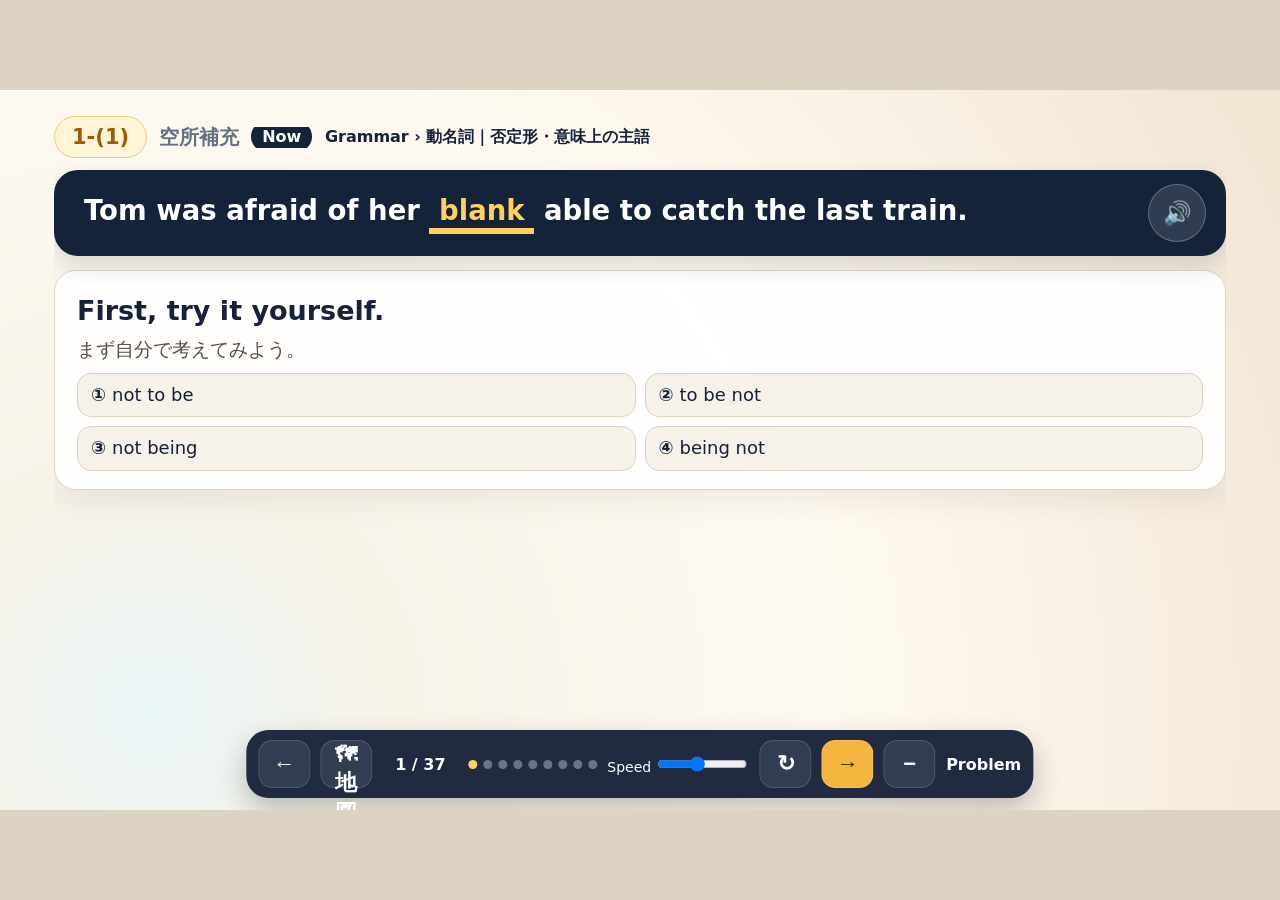
==== commit 488280d1: "Fix student labels and load slide fit guard" ====
--- a/student-index.html
+++ b/student-index.html
@@ -7,18 +7,18 @@
 <link rel="stylesheet" href="styles.css">
 </head>
 <body>
-<main class="stage">
+<main class="stage" data-fit="normal" data-phase="problem">
   <section id="slide"></section>
   <aside id="teacher" class="teacher"></aside>
   <nav id="nav" class="nav">
-    <button id="prev">←</button>
-    <button id="mapBtn" class="hideable">🗺 地ߛ�</button>
+    <button id="prev" aria-label="前へ">←</button>
+    <button id="mapBtn" class="hideable">🗺 地図</button>
     <div class="hideable count" id="count">1 / 37</div>
     <div class="hideable dots" id="dots"></div>
     <label class="hideable small">Speed <input id="speed" type="range" min="0.7" max="1.4" step="0.1" value="1"></label>
-    <button id="resetBtn" class="hideable">↻</button>
-    <button id="next" class="next">→</button>
-    <button id="navMin">−</button>
+    <button id="resetBtn" class="hideable" aria-label="最初から">↻</button>
+    <button id="next" class="next" aria-label="次へ">→</button>
+    <button id="navMin" aria-label="操作バーを縮小">−</button>
     <span class="hideable count" id="stageName">Problem</span>
   </nav>
   <div id="modalroot"></div>
@@ -27,5 +27,6 @@
 <script src="data.js"></script>
 <script src="references.js"></script>
 <script src="app.js"></script>
+<script src="layout-fix.js"></script>
 </body>
 </html>
--- a/styles.css
+++ b/styles.css
@@ -1,10 +1,20 @@
-
 :root{--navy:#14223a;--ink:#16223a;--paper:#fffaf0;--gold:#f5b640;--muted:#667085;--line:#ded5c7}
-*{box-sizing:border-box}body{margin:0;background:#ddd3c3;color:var(--ink);font-family:"Hiragino Sans","Yu Gothic",system-ui,sans-serif}
-.stage{width:min(1440px,100vw);height:calc(min(1440px,100vw)*9/16);min-height:720px;max-height:100vh;margin:0 auto;background:radial-gradient(circle at 12% 86%,#e9f5f6 0,#f8f3e9 18%,#fffaf1 52%,#f1e5d3 100%);position:relative;overflow:hidden;padding:44px 72px 112px}
-h1{font-family:Georgia,"Times New Roman",serif;font-size:56px;line-height:.98;margin:16px 0 24px;letter-spacing:-.04em}h2{font-size:34px;line-height:1.22;margin:8px 0 12px}.jp{font-size:22px;line-height:1.45;color:#554d42}.topline{display:flex;align-items:center;gap:18px;flex-wrap:wrap}.pill{display:inline-flex;align-items:center;justify-content:center;background:#fff3d8;border:1px solid #f3ca79;color:#9b5d00;font-weight:900;border-radius:999px;padding:12px 24px;font-size:24px}.section{font-size:24px;font-weight:900;color:#667085}.path{font-size:18px;font-weight:800}.path b{background:var(--navy);color:#fff;border-radius:999px;padding:8px 14px;margin-right:8px}
-.question-card{background:var(--navy);color:white;border-radius:30px;padding:32px 86px 32px 36px;position:relative;box-shadow:0 12px 24px rgba(20,34,58,.14);margin-bottom:24px}.qtext{font-size:34px;line-height:1.45;font-weight:850}.audio{position:absolute;right:28px;top:50%;transform:translateY(-50%);width:70px;height:70px;border-radius:50%;border:1px solid rgba(255,255,255,.25);background:rgba(255,255,255,.12);color:white;font-size:26px}.blank{display:inline-block;border-bottom:7px solid #ffd05e;color:#ffd05e;font-weight:900;padding:0 .4em}.choice-mark{background:#ffd05e;color:#14223a;border-radius:10px;padding:1px 5px;margin:0 2px;font-weight:900}
-.panel{background:rgba(255,255,255,.9);border:1px solid var(--line);border-radius:26px;padding:26px 28px;box-shadow:0 16px 36px rgba(45,35,18,.08);max-height:338px;overflow:hidden}.panel p{font-size:22px;line-height:1.45}.label{color:#986006;font-weight:900;letter-spacing:.02em;margin:0 0 10px!important}.hint{border-color:#f2cc7c}.check h2{font-family:"Hiragino Sans","Yu Gothic",system-ui,sans-serif;font-size:38px}.answerline{font-size:28px;font-weight:850;background:#eef3f8;border-left:8px solid #3b87bd;border-radius:14px;padding:18px 22px;line-height:1.35;margin:12px 0}.options{display:grid;grid-template-columns:repeat(2,1fr);gap:12px;margin-top:14px}.opt{background:#f6f1e9;border:1px solid #ddd1c0;border-radius:16px;padding:14px 16px;font-size:21px}.opt.correct{background:#e8f6ed;border-color:#70bf87}.tokens{display:flex;flex-wrap:wrap;gap:10px;margin-top:12px}.tokens span{background:#fff;border:1px solid #d9cfbe;border-radius:999px;padding:10px 16px;font-size:21px;font-weight:800}.diagram{display:flex;align-items:center;gap:18px;background:#f7f9fc;border:1px solid #d8e3ef;border-radius:18px;padding:18px 22px;margin:8px 0 14px;font-size:22px}.diagram b{color:#a46200}.jpbox{background:#f3edfb;border:1px solid #d7c7f2;border-radius:18px;padding:18px 24px;font-family:"Yu Mincho",serif;font-size:30px;line-height:1.45;margin:12px 0}.chunks{display:flex;flex-wrap:wrap;gap:10px;background:#f8fafc;border:1px solid #d5dde8;border-radius:18px;padding:16px;margin-top:14px}.chunks span{font-size:28px;font-weight:900;border-bottom:5px solid #e5a72f;padding:4px 8px}.chunks span.hidden{background:#17233c;color:#17233c;border-radius:10px;border-bottom-color:#17233c}.saybuttons button{border:0;border-radius:999px;background:#17233c;color:white;font-size:18px;font-weight:900;padding:12px 18px;margin:12px 8px 0 0}
-.nav{position:absolute;left:50%;bottom:16px;transform:translateX(-50%);height:82px;background:#202a40;color:white;border-radius:28px;padding:12px 16px;display:flex;align-items:center;gap:14px;box-shadow:0 16px 34px rgba(0,0,0,.25);z-index:20}.nav.min{height:56px}.nav.min .hideable{display:none}.nav button{height:58px;min-width:62px;border:1px solid rgba(255,255,255,.15);border-radius:18px;background:#323c52;color:white;font-size:26px;font-weight:900}.nav .next{background:var(--gold);color:#3c2800}.count{font-size:18px;font-weight:900;min-width:86px;text-align:center}.dots{display:flex;gap:7px}.dots span{width:11px;height:11px;border-radius:50%;background:#6a7487}.dots .on{background:#ffd05e}.teacher{position:absolute;right:22px;top:10px;background:#17233c;color:white;border-radius:22px;padding:16px 18px;z-index:30;box-shadow:0 12px 30px rgba(0,0,0,.18);font-weight:900}.teacher button{background:#f5b640;border:0;border-radius:12px;padding:10px 13px;margin-left:8px;font-weight:900}.teacher.open{width:420px}.teacher.open p{font-size:15px;color:#d6deec}.teacher-head{display:flex;justify-content:space-between}.logtypes{display:flex;flex-wrap:wrap;gap:8px;margin:10px 0}.logtypes button{margin:0;background:#344057;color:white;border:1px solid rgba(255,255,255,.14)}
-.modal{position:absolute;inset:0;background:rgba(20,34,58,.55);z-index:50;display:grid;place-items:center}.modalbox{width:min(1120px,86vw);max-height:86%;overflow:auto;background:#fffaf1;border-radius:28px;padding:34px}.modalbox h2{font-family:Georgia,serif;font-size:44px}.x{float:right;border:0;background:#17233c;color:white;border-radius:50%;width:48px;height:48px;font-size:28px}.mapgrid{display:grid;grid-template-columns:repeat(5,1fr);gap:14px}.mapgrid section{background:#f7f1e7;border:1px solid #dfd3c1;border-radius:18px;padding:18px}.mapgrid h3{font-size:25px;margin:0}.mapgrid li{font-size:17px;margin:8px 0}.final{padding-top:64px}.final h1{font-size:72px}.final h2{font-family:"Hiragino Sans","Yu Gothic",sans-serif;font-size:30px}.kicker{font-weight:900;color:#ca7d10;letter-spacing:.18em}.finalgrid{display:grid;grid-template-columns:repeat(2,1fr);gap:14px;margin-top:24px}.finalgrid div{background:#fff;border:1px solid #ded5c7;border-radius:18px;padding:18px}.finalgrid span{display:block;font-size:22px}.finalgrid b{font-size:28px;color:#17233c}
-@media(max-width:900px){.stage{height:100vh;min-height:0;padding:28px 24px 100px}h1{font-size:42px}.qtext{font-size:25px}.panel{max-height:45vh}.mapgrid{grid-template-columns:1fr}.teacher.open{width:320px}.nav{width:94%;gap:8px}.hideable.small{display:none}}
+*{box-sizing:border-box}
+html,body{margin:0;width:100%;height:100%;overflow:hidden}
+body{background:#ddd3c3;color:var(--ink);font-family:"Hiragino Sans","Yu Gothic",system-ui,sans-serif;display:grid;place-items:center}
+.stage{width:min(100vw,calc(100vh * 16 / 9));height:min(100vh,calc(100vw * 9 / 16));min-height:0;max-height:none;margin:0 auto;background:radial-gradient(circle at 12% 86%,#e9f5f6 0,#f8f3e9 18%,#fffaf1 52%,#f1e5d3 100%);position:relative;overflow:hidden;padding:26px 54px 94px}
+#slide{height:100%;min-height:0;overflow:hidden;position:relative}
+h1{font-family:Georgia,"Times New Roman",serif;font-size:46px;line-height:1;margin:8px 0 14px;letter-spacing:-.035em}
+.topline+h1{display:none}
+h2{font-size:30px;line-height:1.18;margin:6px 0 10px}.jp{font-size:20px;line-height:1.35;color:#554d42;margin:6px 0}.topline{display:flex;align-items:center;gap:12px;flex-wrap:nowrap;min-height:38px;margin-bottom:12px;overflow:hidden}.pill{display:inline-flex;align-items:center;justify-content:center;background:#fff3d8;border:1px solid #f3ca79;color:#9b5d00;font-weight:900;border-radius:999px;padding:8px 17px;font-size:21px;white-space:nowrap}.section{font-size:20px;font-weight:900;color:#667085;white-space:nowrap}.path{font-size:16px;font-weight:800;min-width:0;overflow:hidden;text-overflow:ellipsis;white-space:nowrap}.path b{background:var(--navy);color:#fff;border-radius:999px;padding:6px 11px;margin-right:7px}
+.question-card{background:var(--navy);color:white;border-radius:24px;padding:22px 74px 22px 30px;position:relative;box-shadow:0 10px 22px rgba(20,34,58,.14);margin-bottom:14px}.qtext{font-size:clamp(26px,2.15vw,32px);line-height:1.32;font-weight:850}.audio{position:absolute;right:20px;top:50%;transform:translateY(-50%);width:58px;height:58px;border-radius:50%;border:1px solid rgba(255,255,255,.25);background:rgba(255,255,255,.12);color:white;font-size:23px}.blank{display:inline-block;border-bottom:6px solid #ffd05e;color:#ffd05e;font-weight:900;padding:0 .35em}.choice-mark{background:#ffd05e;color:#14223a;border-radius:9px;padding:1px 5px;margin:0 2px;font-weight:900}
+.panel{background:rgba(255,255,255,.92);border:1px solid var(--line);border-radius:22px;padding:18px 22px;box-shadow:0 12px 28px rgba(45,35,18,.07);max-height:none;overflow:visible}.panel p{font-size:19px;line-height:1.34;margin:7px 0}.label{color:#986006;font-weight:900;letter-spacing:.02em;margin:0 0 7px!important}.hint{border-color:#f2cc7c}.check h2{font-family:"Hiragino Sans","Yu Gothic",system-ui,sans-serif;font-size:32px}.answerline{font-size:25px;font-weight:850;background:#eef3f8;border-left:7px solid #3b87bd;border-radius:13px;padding:13px 17px;line-height:1.3;margin:9px 0}.options{display:grid;grid-template-columns:repeat(2,minmax(0,1fr));gap:9px;margin-top:10px}.opt{background:#f6f1e9;border:1px solid #ddd1c0;border-radius:14px;padding:10px 13px;font-size:18px;line-height:1.25}.opt.correct{background:#e8f6ed;border-color:#70bf87}.tokens{display:flex;flex-wrap:wrap;gap:8px;margin-top:9px}.tokens span{background:#fff;border:1px solid #d9cfbe;border-radius:999px;padding:8px 13px;font-size:18px;font-weight:800}.diagram{display:flex;align-items:center;justify-content:center;gap:14px;background:#f7f9fc;border:1px solid #d8e3ef;border-radius:16px;padding:12px 16px;margin:7px 0 10px;font-size:19px}.diagram b{color:#a46200}.explain{margin-bottom:0!important}.jpbox{background:#f3edfb;border:1px solid #d7c7f2;border-radius:16px;padding:13px 18px;font-family:"Yu Mincho",serif;font-size:26px;line-height:1.34;margin:9px 0}.chunks{display:flex;flex-wrap:wrap;gap:8px;background:#f8fafc;border:1px solid #d5dde8;border-radius:16px;padding:12px;margin-top:10px}.chunks span{font-size:24px;font-weight:900;border-bottom:4px solid #e5a72f;padding:3px 6px}.chunks span.hidden{background:#17233c;color:#17233c;border-radius:9px;border-bottom-color:#17233c}.saybuttons button{border:0;border-radius:999px;background:#17233c;color:white;font-size:16px;font-weight:900;padding:9px 15px;margin:9px 7px 0 0}
+.warm h2{font-size:27px}.warm>p:not(.jp){display:none}.warm>.jp:last-of-type{display:none}
+.stage[data-phase="check"] .check .answerline,.stage[data-phase="meaning"] .meaning .answerline{display:none}.stage[data-phase="say-it"] .question-card{display:none}.stage[data-phase="say-it"] .panel.say{margin-top:8px}.stage[data-phase="say-it"] .say h2{margin-top:0}
+.nav{position:absolute;left:50%;bottom:12px;transform:translateX(-50%);height:68px;background:#202a40;color:white;border-radius:22px;padding:9px 12px;display:flex;align-items:center;gap:10px;box-shadow:0 13px 30px rgba(0,0,0,.24);z-index:20;max-width:96%}.nav.min{height:50px}.nav.min .hideable{display:none}.nav button{height:48px;min-width:52px;border:1px solid rgba(255,255,255,.15);border-radius:14px;background:#323c52;color:white;font-size:22px;font-weight:900}.nav .next{background:var(--gold);color:#3c2800}.count{font-size:16px;font-weight:900;min-width:76px;text-align:center}.dots{display:flex;gap:6px}.dots span{width:9px;height:9px;border-radius:50%;background:#6a7487}.dots .on{background:#ffd05e}.nav label{font-size:14px;white-space:nowrap}.nav input{width:90px}.teacher{position:absolute;right:14px;top:10px;background:#17233c;color:white;border-radius:18px;padding:11px 13px;z-index:30;box-shadow:0 10px 24px rgba(0,0,0,.18);font-weight:900;font-size:14px}.teacher button{background:#f5b640;border:0;border-radius:10px;padding:7px 10px;margin-left:6px;font-weight:900}.teacher.open{width:min(390px,38vw)}.teacher.open p{font-size:14px;color:#d6deec}.teacher-head{display:flex;justify-content:space-between}.logtypes{display:flex;flex-wrap:wrap;gap:6px;margin:8px 0}.logtypes button{margin:0;background:#344057;color:white;border:1px solid rgba(255,255,255,.14)}
+.modal{position:absolute;inset:0;background:rgba(20,34,58,.55);z-index:50;display:grid;place-items:center}.modalbox{width:min(1120px,90%);max-height:88%;overflow:auto;background:#fffaf1;border-radius:24px;padding:26px}.modalbox h2{font-family:Georgia,serif;font-size:38px}.x{float:right;border:0;background:#17233c;color:white;border-radius:50%;width:42px;height:42px;font-size:24px}.mapgrid{display:grid;grid-template-columns:repeat(5,minmax(0,1fr));gap:10px}.mapgrid section{background:#f7f1e7;border:1px solid #dfd3c1;border-radius:15px;padding:14px}.mapgrid h3{font-size:21px;margin:0}.mapgrid p,.mapgrid li{font-size:15px;line-height:1.3}.mapgrid li{margin:5px 0}
+.final{padding-top:16px}.final h1{display:block;font-size:58px;margin:8px 0 10px}.final h2{font-family:"Hiragino Sans","Yu Gothic",sans-serif;font-size:27px;margin:5px 0}.final>.jp{margin:5px 0 9px}.kicker{font-weight:900;color:#ca7d10;letter-spacing:.15em;margin:0;font-size:16px}.finalgrid{display:grid;grid-template-columns:repeat(2,minmax(0,1fr));gap:9px;margin-top:12px}.finalgrid div{background:#fff;border:1px solid #ded5c7;border-radius:15px;padding:12px 15px}.finalgrid span{display:block;font-size:18px}.finalgrid b{font-size:22px;color:#17233c;line-height:1.2}
+.stage[data-fit="compact"]{padding:20px 48px 86px}.stage[data-fit="compact"] .topline{margin-bottom:9px}.stage[data-fit="compact"] .question-card{padding-top:18px;padding-bottom:18px;margin-bottom:10px}.stage[data-fit="compact"] .qtext{font-size:28px;line-height:1.26}.stage[data-fit="compact"] .panel{padding:15px 19px}.stage[data-fit="compact"] .panel p{font-size:18px;line-height:1.28;margin:5px 0}.stage[data-fit="compact"] h2{font-size:27px}.stage[data-fit="compact"] .answerline{font-size:23px;padding:11px 15px}.stage[data-fit="compact"] .diagram{padding:10px 14px;margin:5px 0 8px}.stage[data-fit="compact"] .jpbox{font-size:24px;padding:11px 15px}.stage[data-fit="compact"] .chunks span{font-size:22px}.stage[data-fit="compact"] .final h1{font-size:52px}.stage[data-fit="compact"] .finalgrid div{padding:10px 13px}
+.stage[data-fit="tight"]{padding:16px 42px 80px}.stage[data-fit="tight"] .topline{min-height:32px;margin-bottom:7px}.stage[data-fit="tight"] .pill{font-size:18px;padding:6px 13px}.stage[data-fit="tight"] .section{font-size:17px}.stage[data-fit="tight"] .path{font-size:14px}.stage[data-fit="tight"] .question-card{border-radius:20px;padding:15px 64px 15px 23px;margin-bottom:8px}.stage[data-fit="tight"] .qtext{font-size:25px;line-height:1.23}.stage[data-fit="tight"] .audio{width:48px;height:48px;right:14px;font-size:20px}.stage[data-fit="tight"] .panel{border-radius:18px;padding:12px 16px}.stage[data-fit="tight"] .panel p{font-size:17px;line-height:1.24;margin:4px 0}.stage[data-fit="tight"] h2{font-size:24px;line-height:1.14;margin:4px 0 7px}.stage[data-fit="tight"] .jp{font-size:18px}.stage[data-fit="tight"] .answerline{font-size:21px;padding:9px 12px;margin:6px 0}.stage[data-fit="tight"] .options{gap:6px;margin-top:7px}.stage[data-fit="tight"] .opt{font-size:16px;padding:8px 10px}.stage[data-fit="tight"] .tokens span{font-size:16px;padding:6px 10px}.stage[data-fit="tight"] .diagram{font-size:17px;padding:8px 11px;gap:10px}.stage[data-fit="tight"] .jpbox{font-size:22px;padding:9px 13px;margin:6px 0}.stage[data-fit="tight"] .chunks{padding:9px;gap:6px;margin-top:7px}.stage[data-fit="tight"] .chunks span{font-size:20px}.stage[data-fit="tight"] .saybuttons button{font-size:15px;padding:7px 12px;margin-top:7px}.stage[data-fit="tight"] .final{padding-top:8px}.stage[data-fit="tight"] .final h1{font-size:46px}.stage[data-fit="tight"] .final h2{font-size:23px}.stage[data-fit="tight"] .finalgrid{gap:7px;margin-top:8px}.stage[data-fit="tight"] .finalgrid div{padding:9px 11px}.stage[data-fit="tight"] .finalgrid span{font-size:16px}.stage[data-fit="tight"] .finalgrid b{font-size:19px}
+.stage[data-fit="emergency"]{padding:12px 36px 76px}.stage[data-fit="emergency"] .topline{margin-bottom:5px}.stage[data-fit="emergency"] .question-card{padding:12px 58px 12px 19px;margin-bottom:6px}.stage[data-fit="emergency"] .qtext{font-size:23px;line-height:1.18}.stage[data-fit="emergency"] .panel{padding:10px 14px}.stage[data-fit="emergency"] .panel p{font-size:16px;line-height:1.2;margin:3px 0}.stage[data-fit="emergency"] h2{font-size:22px;margin:2px 0 5px}.stage[data-fit="emergency"] .jp{font-size:17px}.stage[data-fit="emergency"] .answerline{font-size:19px;padding:7px 10px}.stage[data-fit="emergency"] .opt{font-size:15px;padding:6px 8px}.stage[data-fit="emergency"] .diagram{font-size:16px;padding:6px 9px;margin:4px 0 6px}.stage[data-fit="emergency"] .jpbox{font-size:20px;padding:7px 10px}.stage[data-fit="emergency"] .chunks span{font-size:18px}.stage[data-fit="emergency"] .final h1{font-size:42px}.stage[data-fit="emergency"] .finalgrid span{font-size:15px}.stage[data-fit="emergency"] .finalgrid b{font-size:17px}
+@media(max-aspect-ratio:4/3){html,body{overflow:auto}.stage{width:100vw;height:100vh;min-height:100vh;padding:24px 24px 92px}.qtext{font-size:26px}.mapgrid{grid-template-columns:1fr 1fr}.teacher.open{width:min(360px,82vw)}.nav{width:94%;gap:7px}.hideable.small{display:none}}
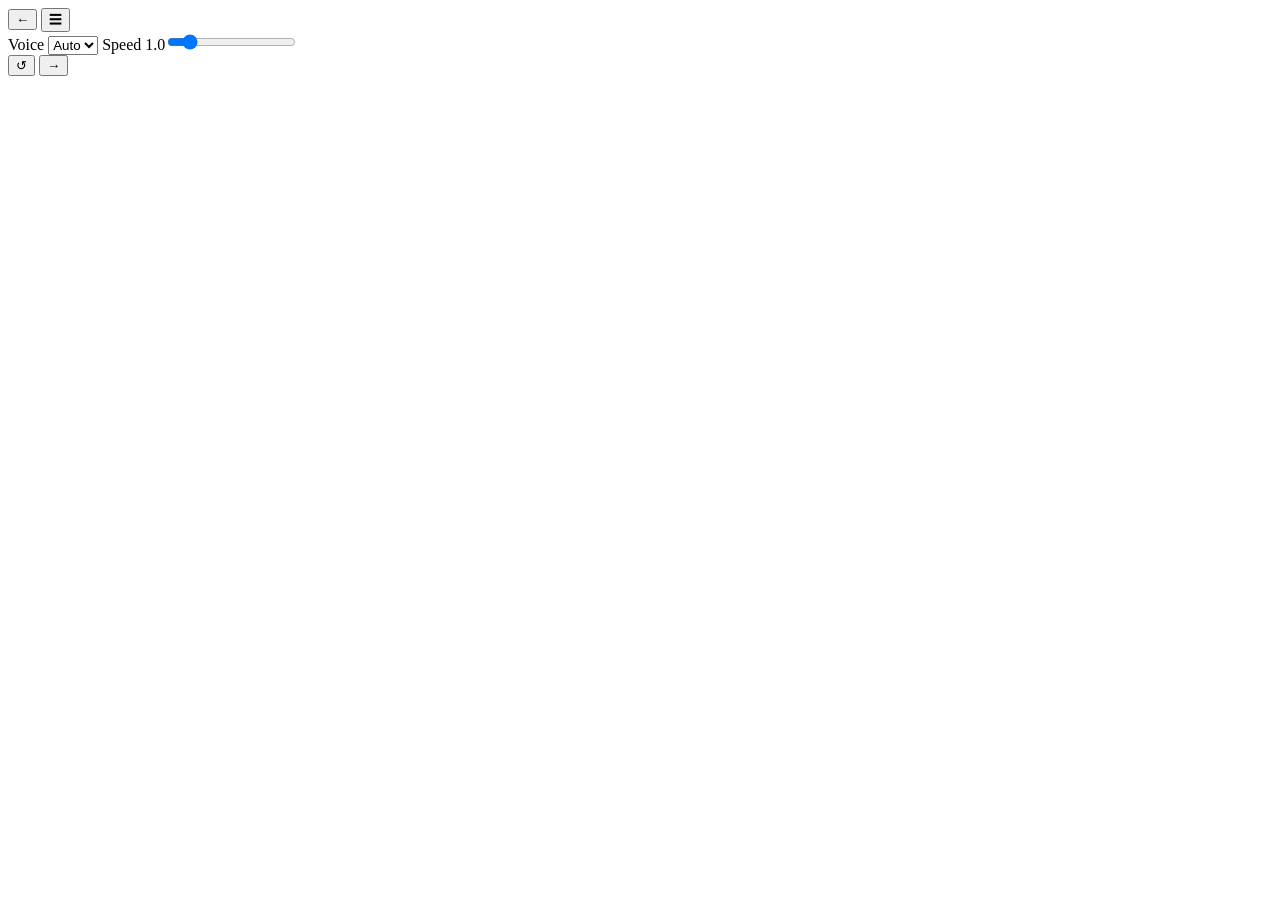
==== commit a5af2bbb: "Use shared Engine v1 for Clover Lesson8 student view" ====
--- a/student-index.html
+++ b/student-index.html
@@ -1,32 +1,39 @@
 <!doctype html>
-<html lang="ja" data-mode="student">
+<html lang="ja">
 <head>
 <meta charset="utf-8">
-<meta name="viewport" content="width=device-width,initial-scale=1">
+<meta name="viewport" content="width=device-width,initial-scale=1,viewport-fit=cover">
+<meta name="theme-color" content="#172033">
 <title>Clover Lesson 8 Student</title>
-<link rel="stylesheet" href="styles.css">
+<link rel="stylesheet" href="https://branzfamily01.github.io/english-classroom/_engine/v1/engine.css">
+<link rel="stylesheet" href="lesson08-v1.css">
+<script>
+window.LESSON_META={"schemaVersion":1,"id":"clover.lesson8","title":"Clover Lesson 8","series":"Clover","lesson":"8","grade":3,"subject":"English","engine":"v1","status":"review","questionCount":37,"formats":["blank","choice","order","translate","write"],"teacherMode":false,"studentExport":true,"features":["concept-map","question-diagrams","small-step-hints","backup-technique","final-check"]};
+</script>
 </head>
 <body>
-<main class="stage" data-fit="normal" data-phase="problem">
-  <section id="slide"></section>
-  <aside id="teacher" class="teacher"></aside>
-  <nav id="nav" class="nav">
-    <button id="prev" aria-label="前へ">←</button>
-    <button id="mapBtn" class="hideable">🗺 地図</button>
-    <div class="hideable count" id="count">1 / 37</div>
-    <div class="hideable dots" id="dots"></div>
-    <label class="hideable small">Speed <input id="speed" type="range" min="0.7" max="1.4" step="0.1" value="1"></label>
-    <button id="resetBtn" class="hideable" aria-label="最初から">↻</button>
-    <button id="next" class="next" aria-label="次へ">→</button>
-    <button id="navMin" aria-label="操作バーを縮小">−</button>
-    <span class="hideable count" id="stageName">Problem</span>
-  </nav>
-  <div id="modalroot"></div>
-</main>
+<div id="app" class="app" tabindex="0">
+  <main class="stage" id="stage" aria-live="polite"></main>
+  <div class="toolbar" aria-label="スライド操作">
+    <button class="icon-btn" id="prevBtn" type="button" aria-label="前の画面">←</button>
+    <button class="icon-btn" id="menuBtn" type="button" aria-label="問題一覧">☰</button>
+    <div class="progress-wrap" aria-label="進行状況"><span id="slideCounter" class="counter"></span><div id="stepDots" class="step-dots"></div></div>
+    <div class="voice-controls">
+      <label>Voice <select id="voiceMode" aria-label="英語音声"><option value="auto">Auto</option><option value="en-US">US</option><option value="en-GB">UK</option></select></label>
+      <label>Speed <span id="rateValue">1.0</span><input id="rate" type="range" min="0.7" max="3" step="0.1" value="1.0" aria-label="読み上げ速度"></label>
+    </div>
+    <button class="icon-btn" id="resetBtn" type="button" aria-label="この問題を最初に戻す">↺</button>
+    <button class="icon-btn primary" id="nextBtn" type="button" aria-label="次の画面">→</button>
+  </div>
+  <div id="drawer" class="drawer" hidden><div class="drawer-card" role="dialog" aria-modal="true" aria-label="問題一覧"><div class="drawer-head"><strong id="drawerTitle">問題一覧</strong><button id="closeDrawer" type="button" class="icon-btn">×</button></div><div id="questionList" class="question-list"></div></div></div>
+  <div id="toast" class="toast" hidden></div>
+</div>
 <script src="lesson-data.js"></script>
-<script src="data.js"></script>
-<script src="references.js"></script>
-<script src="app.js"></script>
-<script src="layout-fix.js"></script>
+<script src="lesson-data-v1.js"></script>
+<script src="lesson-references-v1.js"></script>
+<script src="lesson08-learning-v1.js"></script>
+<script src="https://branzfamily01.github.io/english-classroom/_engine/v1/audio.js"></script>
+<script src="https://branzfamily01.github.io/english-classroom/_engine/v1/engine.js"></script>
+<script src="lesson08-enhance-v1.js"></script>
 </body>
 </html>
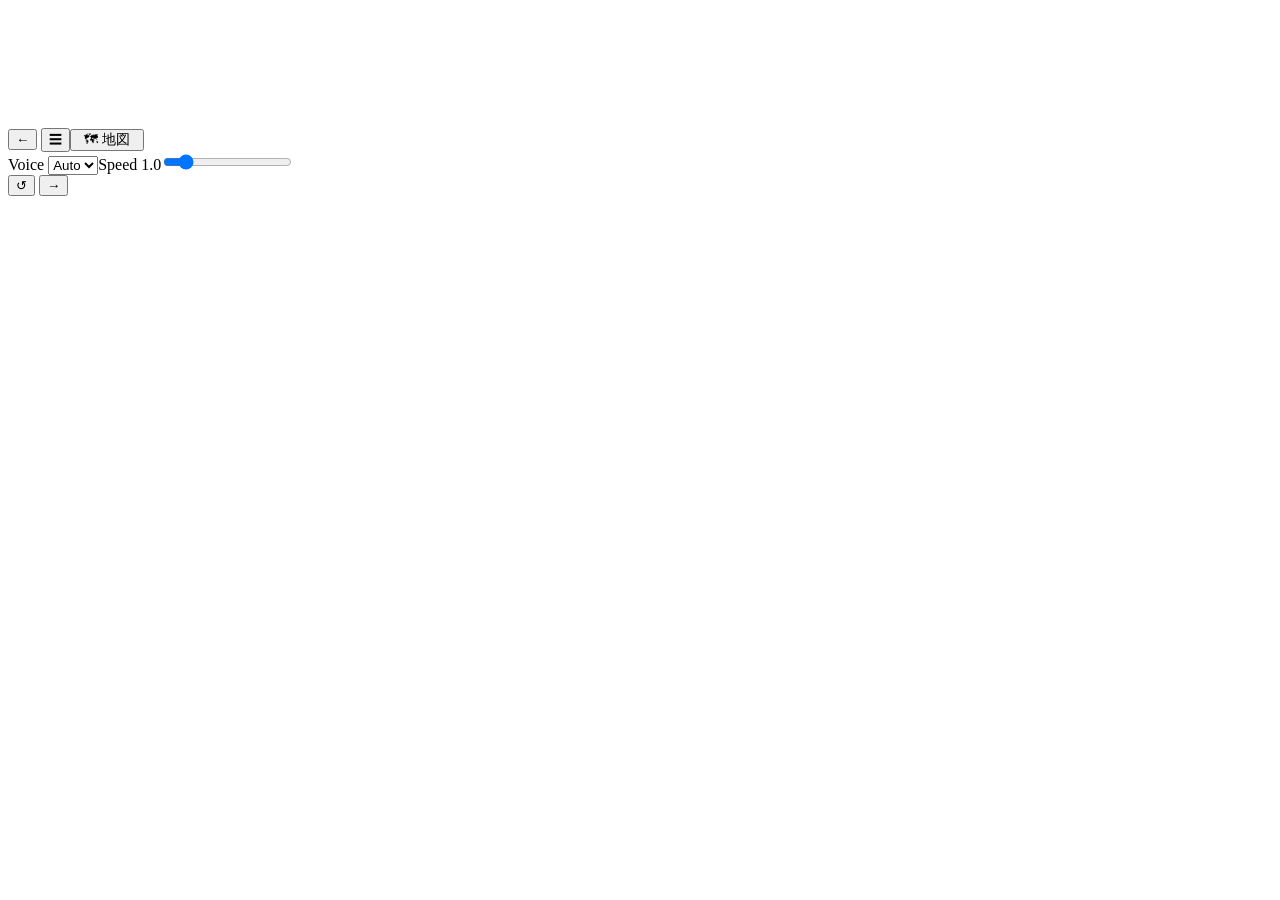
==== commit 04733d57: "Use phrase-based Back Up chunks in student view" ====
--- a/student-index.html
+++ b/student-index.html
@@ -18,10 +18,7 @@
     <button class="icon-btn" id="prevBtn" type="button" aria-label="前の画面">←</button>
     <button class="icon-btn" id="menuBtn" type="button" aria-label="問題一覧">☰</button>
     <div class="progress-wrap" aria-label="進行状況"><span id="slideCounter" class="counter"></span><div id="stepDots" class="step-dots"></div></div>
-    <div class="voice-controls">
-      <label>Voice <select id="voiceMode" aria-label="英語音声"><option value="auto">Auto</option><option value="en-US">US</option><option value="en-GB">UK</option></select></label>
-      <label>Speed <span id="rateValue">1.0</span><input id="rate" type="range" min="0.7" max="3" step="0.1" value="1.0" aria-label="読み上げ速度"></label>
-    </div>
+    <div class="voice-controls"><label>Voice <select id="voiceMode" aria-label="英語音声"><option value="auto">Auto</option><option value="en-US">US</option><option value="en-GB">UK</option></select></label><label>Speed <span id="rateValue">1.0</span><input id="rate" type="range" min="0.7" max="3" step="0.1" value="1.0" aria-label="読み上げ速度"></label></div>
     <button class="icon-btn" id="resetBtn" type="button" aria-label="この問題を最初に戻す">↺</button>
     <button class="icon-btn primary" id="nextBtn" type="button" aria-label="次の画面">→</button>
   </div>
@@ -29,6 +26,7 @@
   <div id="toast" class="toast" hidden></div>
 </div>
 <script src="lesson-data.js"></script>
+<script src="lesson08-output-v1.js"></script>
 <script src="lesson-data-v1.js"></script>
 <script src="lesson-references-v1.js"></script>
 <script src="lesson08-learning-v1.js"></script>
--- a/lesson08-v1.css
+++ b/lesson08-v1.css
@@ -0,0 +1,14 @@
+/* Clover Lesson 8 — Evergreen Gold Standard / Engine v1 visual layer */
+:root{--cl-reading:"Iowan Old Style","Baskerville","Palatino Linotype","Book Antiqua",Georgia,serif;--cl-ui:"Avenir Next",Avenir,"Segoe UI","Helvetica Neue",Arial,sans-serif;--cl-jp:"Hiragino Sans","Yu Gothic UI","Yu Gothic",Meiryo,sans-serif}
+.question{font-family:var(--cl-reading)!important;font-weight:700!important;letter-spacing:.005em!important}.completed,.backup-chunk,.quick-answer,.last-try-answer,.final-choice-answer strong{font-family:var(--cl-reading)!important}.hint-en,.output-instruction b,.final-lead,.guide-card b{font-family:var(--cl-ui)!important}.hint-jp,.output-instruction span,.final-lead-jp,.guide-card p,.backup-ready span,.wrong-item,.method{font-family:var(--cl-jp)!important}.hint-mark{background:#ffe19a;color:#172033;border-radius:4px;padding:0 .08em;box-shadow:inset 0 -3px 0 #e8ad31}.map-btn{font-size:14px!important;min-width:auto!important;width:auto!important;padding:0 12px!important;white-space:nowrap}.toolbar.is-collapsed .map-btn{display:none!important}
+#stage{padding:30px 42px 90px!important}#stage[data-lesson-stage]:not([data-lesson-stage="problem"])>h1{display:none!important}#stage[data-lesson-stage]:not([data-lesson-stage="problem"]) .topline{margin-bottom:8px!important}#stage[data-lesson-stage]:not([data-lesson-stage="problem"]) .question-card{padding:13px 20px!important;border-radius:18px!important}#stage[data-lesson-stage]:not([data-lesson-stage="problem"]) .question{font-size:clamp(19px,1.8vw,27px)!important;line-height:1.27!important;padding-right:60px!important}#stage[data-long="1"] .question{font-size:clamp(17px,1.58vw,23px)!important;line-height:1.25!important}#stage[data-lesson-stage]:not([data-lesson-stage="problem"]) .question-card .audio-btn{right:13px!important;top:50%!important;transform:translateY(-50%)!important;min-width:42px!important;height:42px!important}#stage[data-lesson-stage]:not([data-lesson-stage="problem"]) .content{margin-top:10px!important}#stage[data-lesson-stage]:not([data-lesson-stage="problem"]) .stage-panel{padding:13px 18px!important;border-radius:18px!important}#stage[data-lesson-stage="problem"] .question{font-size:clamp(22px,2.05vw,30px)!important;line-height:1.34!important}#stage[data-lesson-stage="problem"][data-long="1"] .question{font-size:clamp(18px,1.72vw,25px)!important;line-height:1.28!important}.stage-hint{display:none!important}
+#stage .choice-grid{gap:7px 9px!important;margin-top:10px!important}#stage .choice{font-size:clamp(13px,1.28vw,18px)!important;padding:6px 10px!important}
+#stage[data-lesson-stage^="hint:"] .hint-panel{padding:14px 20px!important}#stage[data-lesson-stage^="hint:"] .hint-en{font-size:clamp(21px,2.05vw,30px)!important;line-height:1.2!important}#stage[data-lesson-stage^="hint:"] .hint-jp{font-size:clamp(13px,1.2vw,17px)!important;margin-top:5px!important;line-height:1.45!important}#stage[data-lesson-stage^="hint:"] .hint-look{margin-top:10px!important;gap:7px!important}#stage[data-lesson-stage^="hint:"] .hint-look span{padding:6px 11px!important;font-size:clamp(14px,1.3vw,18px)!important}
+#stage[data-lesson-stage="answer"] .answer-main{font-size:clamp(20px,2vw,30px)!important;line-height:1.26!important;margin:0 0 6px!important}#stage[data-lesson-stage="answer"] .completed{font-size:clamp(16px,1.5vw,21px)!important;line-height:1.32!important;padding:9px 13px!important;margin-top:7px!important}
+#stage[data-lesson-stage="reason"] .method{margin-top:6px!important;padding:7px 10px!important;font-size:clamp(13px,1.18vw,16px)!important;line-height:1.35!important}#stage[data-lesson-stage="reason"] .bullets{margin-top:2px!important}#stage[data-lesson-stage="reason"] .bullets li{font-size:clamp(14px,1.28vw,17px)!important;line-height:1.33!important;margin-bottom:4px!important}#stage[data-lesson-stage="wrong"] .wrong-list{gap:5px!important}#stage[data-lesson-stage="wrong"] .wrong-item{padding:7px 10px!important;font-size:clamp(12px,1.08vw,15.5px)!important;line-height:1.28!important}#stage[data-dense="1"][data-lesson-stage="wrong"] .wrong-item{padding:6px 9px!important;font-size:clamp(11.5px,1.0vw,14.5px)!important;line-height:1.23!important}#stage[data-lesson-stage="translation"] .jp-translation{font-family:var(--cl-jp)!important;font-size:clamp(19px,1.9vw,28px)!important;line-height:1.42!important;margin:0!important}
+#stage[data-lesson-stage="output"] .question-card{display:none!important}#stage[data-lesson-stage="output"] .content{margin-top:6px!important}#stage[data-lesson-stage="output"] .stage-panel{padding:13px 18px!important}#stage[data-lesson-stage="output"] .output-instruction{gap:2px!important;margin-bottom:6px!important}#stage[data-lesson-stage="output"] .output-instruction b{font-size:clamp(14px,1.35vw,18px)!important}#stage[data-lesson-stage="output"] .output-instruction span{font-size:12px!important}#stage[data-lesson-stage="output"] .backup-practice{gap:7px!important}#stage[data-lesson-stage="output"] .backup-cue{font-family:var(--cl-jp)!important;font-size:clamp(17px,1.65vw,23px)!important;line-height:1.36!important;padding:9px 13px!important;border-radius:13px!important}#stage[data-lesson-stage="output"] .backup-chunks{min-height:48px!important;padding:9px 12px!important;border-radius:13px!important;gap:6px!important}#stage[data-lesson-stage="output"] .backup-chunk{font-size:clamp(15px,1.42vw,20px)!important;line-height:1.25!important}#stage[data-lesson-stage="output"] .output-actions{margin-top:7px!important}#stage[data-lesson-stage="output"] .action-btn{padding:8px 13px!important;font-size:13px!important}
+.where-am-i{display:flex;align-items:center;gap:7px;flex-wrap:wrap;margin:-4px 0 9px;color:#637087;font-size:12px;font-weight:800}.where-am-i>span{background:#172033;color:#fff;border-radius:999px;padding:5px 9px}.where-am-i b{color:#253752}.where-am-i i{font-style:normal;color:#a6afba}.question-viz{margin-top:10px;border-top:1px solid #d8e4dc;padding-top:9px}.viz-title{font-weight:950;color:#355f49;margin-bottom:7px;font-size:14px}.viz-flow,.viz-timeline,.viz-formula,.big-flow{display:flex;align-items:stretch;gap:7px;flex-wrap:wrap}.viz-flow span,.viz-timeline article,.viz-formula span,.big-flow span{background:#f7f9fc;border:1px solid #d5dce6;border-radius:12px;padding:8px 11px;font-weight:850;color:#23344c;font-size:14px}.viz-flow .arrow,.big-flow .arrow{background:transparent;border:0;display:grid;place-items:center;font-size:20px;padding:3px}.viz-timeline article{min-width:130px;display:grid;gap:2px}.viz-timeline article span{font-size:11px;color:#6d7787}.viz-timeline i{display:grid;place-items:center;font-style:normal;color:#a37b32;font-weight:950}.viz-formula{align-items:center}.viz-formula .modal{background:#fff0d8;border-color:#e8bd72}.viz-formula .verb{background:#eef8f2;border-color:#a9d0b6}.viz-formula i{display:grid;place-items:center;font-style:normal;font-weight:950;color:#8a94a2}.viz-note{margin:6px 0 0;color:#6a7380;font-size:12px;font-weight:750}.viz-decision{display:grid;gap:6px}.viz-decision>div{display:grid;grid-template-columns:1fr 32px 1fr;align-items:center;gap:7px;border:1px solid #d5dce6;border-radius:11px;padding:7px 10px;background:#f8fafc;font-size:14px}.viz-decision i{text-align:center;font-style:normal;color:#b37a24}.viz-decision strong{color:#244a36}
+.concept-map-drawer[hidden]{display:none!important}.concept-map-drawer{position:fixed;inset:0;z-index:100;background:rgba(7,13,24,.72);padding:18px;display:grid;place-items:center}.concept-map-card{width:min(1180px,98vw);height:min(88vh,850px);background:#fffdf8;border-radius:24px;overflow:hidden;display:grid;grid-template-rows:auto auto 1fr;box-shadow:0 30px 90px rgba(0,0,0,.4)}.concept-map-head{background:linear-gradient(135deg,#13213a,#284b69);color:#fff;padding:18px 22px;display:flex;justify-content:space-between;gap:20px}.concept-map-head small{letter-spacing:.18em;color:#f3c66f;font-weight:900}.concept-map-head h2{margin:4px 0;font-size:clamp(22px,3vw,34px)}.concept-map-head p{margin:0;color:#dbe7f0}.map-close{width:44px;height:44px;border-radius:12px;border:1px solid rgba(255,255,255,.3);background:rgba(255,255,255,.1);color:#fff;font-size:25px;cursor:pointer}.map-tabs{display:flex;gap:6px;overflow-x:auto;padding:8px;background:#eae5dc;border-bottom:1px solid #d5cec4}.map-tabs button{white-space:nowrap;border:0;border-radius:999px;padding:8px 12px;background:#fff;color:#405069;font-weight:850;cursor:pointer}.map-tabs button.active{background:#172033;color:#fff}.concept-map-body{overflow:auto;padding:20px 22px}.concept-map-body>section>h2{margin:0 0 8px;color:#172033}.map-lead{font-size:16px;line-height:1.55;color:#4e5d70;max-width:980px}.concept-grid{display:grid;grid-template-columns:repeat(3,minmax(0,1fr));gap:10px}.concept-card{border:1px solid #d8d2c9;border-radius:16px;padding:13px;background:#fff}.concept-card.in-lesson{border:2px solid #e4aa45;background:#fff8e9}.concept-status{font-size:10px;font-weight:950;letter-spacing:.1em;color:#a16a14}.concept-card h3{margin:5px 0 8px}.concept-items{display:flex;flex-wrap:wrap;gap:5px}.concept-items span{background:#eef2f6;border-radius:999px;padding:5px 8px;font-weight:850;font-size:13px}.concept-card p{font-size:13px;line-height:1.45;color:#687385}.map-compare{display:grid;grid-template-columns:repeat(2,minmax(0,1fr));gap:10px}.map-compare article{border:1px solid #d5dce6;border-radius:17px;padding:18px;background:#fff}.map-compare h3{font-size:24px;margin:8px 0}.map-compare p{color:#5b6879;line-height:1.5}.map-compare strong{color:#2c5c42}.map-badge{display:inline-block;border-radius:999px;padding:5px 9px;background:#172033;color:#fff;font-weight:900}.matrix-wrap{overflow:auto}.matrix-wrap table{border-collapse:collapse;width:100%;background:#fff}.matrix-wrap th,.matrix-wrap td{border:1px solid #d4d9df;padding:12px;text-align:left;vertical-align:top}.matrix-wrap thead th{background:#172033;color:#fff}.matrix-wrap tbody th{background:#f4efe5}.branch-grid{display:grid;grid-template-columns:repeat(3,minmax(0,1fr));gap:10px}.branch-card{border:1px solid #d5dce6;border-radius:16px;padding:15px;background:#fff}.branch-card h3{font-size:22px;margin:0 0 4px}.branch-core{font-weight:850;color:#8a5a12;background:#fff3d7;border-radius:10px;padding:8px}.branch-list{display:grid;gap:6px;margin-top:10px}.branch-list span{padding:8px 10px;border-radius:10px;background:#f3f6f9;font-weight:750}
+.final-stage{overflow:hidden!important;padding:27px 42px 90px!important}.final-stage .final-screen{height:auto!important;max-height:100%!important;align-content:start!important}.final-stage .final-kicker{margin-bottom:4px!important}.final-stage .final-screen h1{font-size:clamp(28px,3vw,43px)!important;margin-bottom:3px!important}.final-stage .final-lead{font-size:clamp(14px,1.35vw,18px)!important}.final-stage .final-lead-jp{font-size:12px!important;margin:2px 0 9px!important}.final-stage .quick-grid{gap:7px!important}.final-stage .quick-card{min-height:68px!important;padding:9px 11px!important;border-radius:13px!important}.final-stage .quick-cue{font-size:clamp(14px,1.35vw,18px)!important;padding-right:68px!important}.final-stage .quick-answer{margin-top:5px!important;padding:6px 9px!important;font-size:clamp(14px,1.3vw,18px)!important}.final-stage .mini-check{right:9px!important;top:9px!important;padding:5px 8px!important;font-size:12px!important}.final-stage .final-choice-list,.final-stage .last-try-list{gap:6px!important}.final-stage .final-choice-card,.final-stage .last-try-card{min-height:0!important;padding:9px 11px!important;border-radius:13px!important}.final-stage .final-choice-answer,.final-stage .last-try-answer{margin-top:5px!important;padding:6px 9px!important}
+@media(max-height:820px) and (min-width:701px){#stage{padding:23px 36px 80px!important}#stage[data-lesson-stage="problem"]>h1{font-size:clamp(29px,2.8vw,40px)!important;margin-bottom:9px!important}#stage[data-lesson-stage="problem"] .question-card{padding:15px 21px!important}#stage[data-lesson-stage]:not([data-lesson-stage="problem"]) .question-card{padding:10px 17px!important}#stage[data-lesson-stage]:not([data-lesson-stage="problem"]) .content{margin-top:7px!important}#stage[data-lesson-stage]:not([data-lesson-stage="problem"]) .stage-panel{padding:10px 15px!important}.final-stage{padding:21px 36px 80px!important}.final-stage .quick-card{min-height:60px!important;padding:7px 10px!important}}
+@media(max-width:900px){.concept-grid{grid-template-columns:repeat(2,minmax(0,1fr))}.branch-grid{grid-template-columns:1fr}}@media(max-width:700px){#stage{padding:18px 16px 88px!important}#stage[data-lesson-stage]:not([data-lesson-stage="problem"]) .question-card{display:block}#stage[data-lesson-stage="output"] .question-card{display:none!important}.final-stage{overflow:auto!important;padding:18px 16px 88px!important}.concept-map-drawer{padding:0}.concept-map-card{width:100vw;height:100vh;border-radius:0}.concept-grid,.map-compare{grid-template-columns:1fr}.concept-map-body{padding:14px}.viz-decision>div{grid-template-columns:1fr}.viz-decision i{transform:rotate(90deg)}}
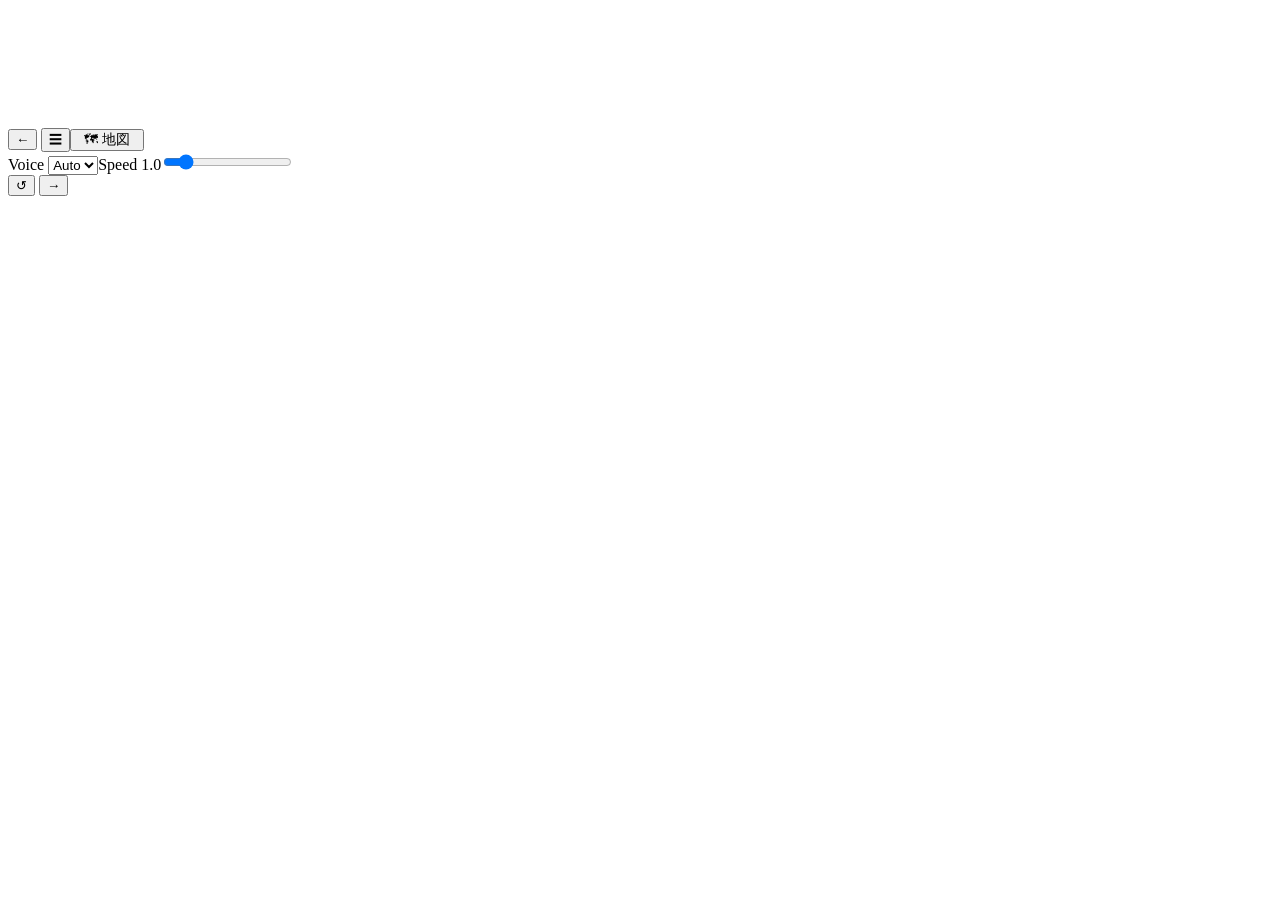
==== commit 61f1c30d: "Mark Clover Lesson 8 student runtime ready" ====
--- a/student-index.html
+++ b/student-index.html
@@ -8,7 +8,7 @@
 <link rel="stylesheet" href="https://branzfamily01.github.io/english-classroom/_engine/v1/engine.css">
 <link rel="stylesheet" href="lesson08-v1.css">
 <script>
-window.LESSON_META={"schemaVersion":1,"id":"clover.lesson8","title":"Clover Lesson 8","series":"Clover","lesson":"8","grade":3,"subject":"English","engine":"v1","status":"review","questionCount":37,"formats":["blank","choice","order","translate","write"],"teacherMode":false,"studentExport":true,"features":["concept-map","question-diagrams","small-step-hints","backup-technique","final-check"]};
+window.LESSON_META={"schemaVersion":1,"id":"clover.lesson8","title":"Clover Lesson 8","series":"Clover","lesson":"8","grade":3,"subject":"English","engine":"v1","status":"ready","questionCount":37,"formats":["blank","choice","order","translate","write"],"teacherMode":false,"studentExport":true,"features":["concept-map","question-diagrams","small-step-hints","backup-technique","final-check"]};
 </script>
 </head>
 <body>
